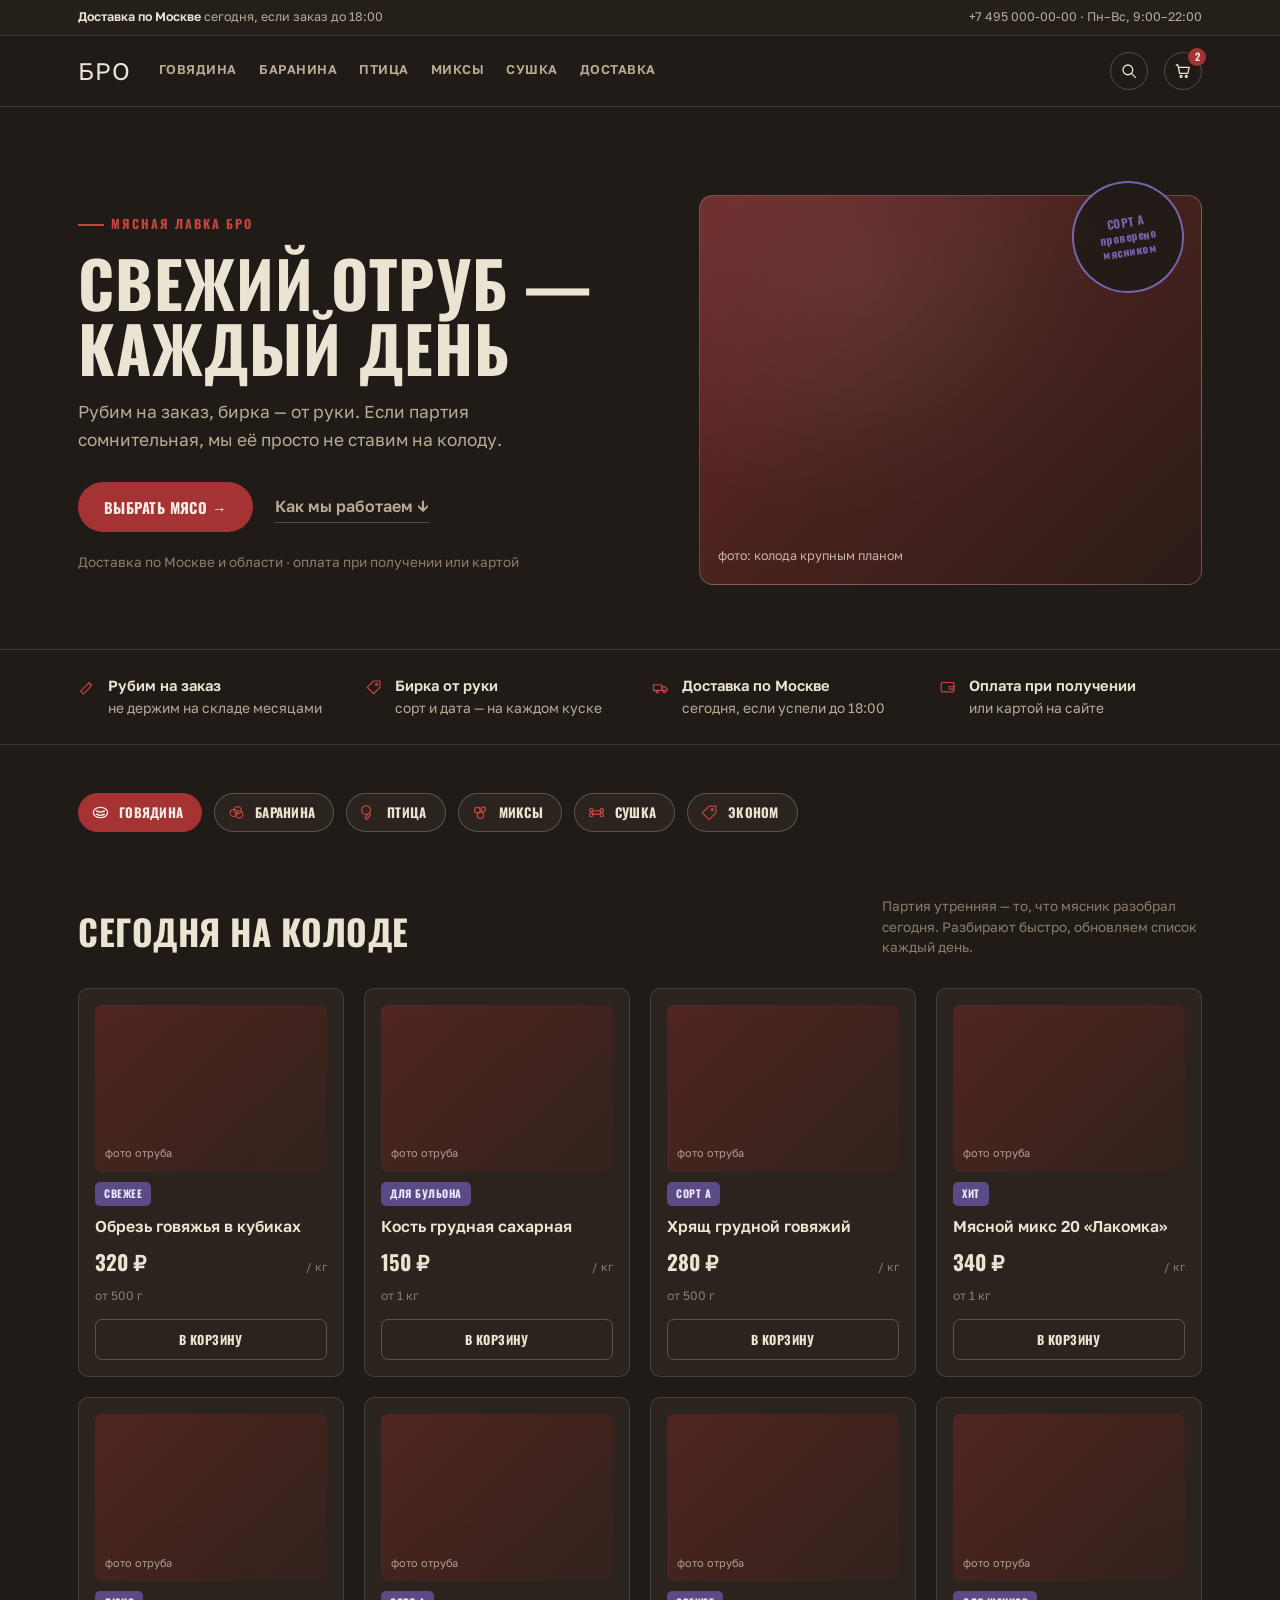
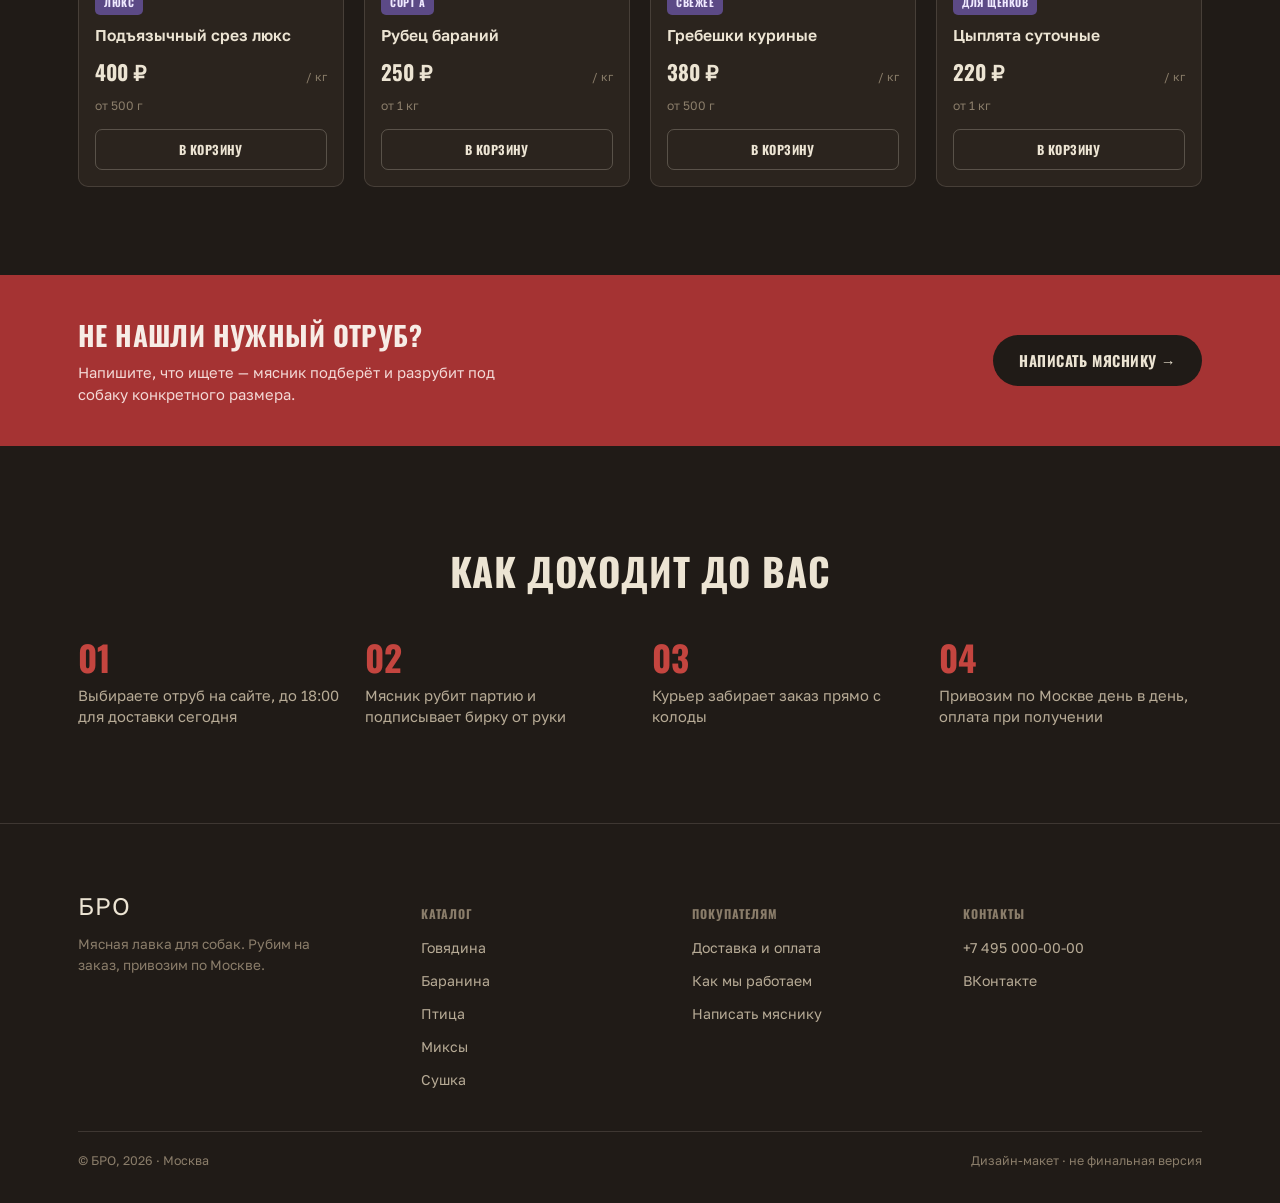
==== index.html @ 6f750cb4 "Мясная лавка — концепт сайта" ====
<!doctype html>
<html lang="ru">
<meta name="viewport" content="width=device-width, initial-scale=1, viewport-fit=cover">
<meta charset="UTF-8">
<title>БРО — мясная лавка</title>
<style>
@font-face{
  font-family:'Golos Text';
  font-style:normal;
  font-weight:400;
  font-display:swap;
  src:url([data-uri]) format('woff2');
  unicode-range:U+0301, U+0400-045F, U+0490-0491, U+04B0-04B1, U+2116;
}
@font-face{
  font-family:'Golos Text';
  font-style:normal;
  font-weight:400;
  font-display:swap;
  src:url([data-uri]) format('woff2');
  unicode-range:U+0000-00FF, U+0131, U+0152-0153, U+02BB-02BC, U+02C6, U+02DA, U+02DC, U+0304, U+0308, U+0329, U+2000-206F, U+20AC, U+2122, U+2191, U+2193, U+2212, U+2215, U+FEFF, U+FFFD;
}
@font-face{
  font-family:'Golos Text';
  font-style:normal;
  font-weight:600;
  font-display:swap;
  src:url([data-uri]) format('woff2');
  unicode-range:U+0301, U+0400-045F, U+0490-0491, U+04B0-04B1, U+2116;
}
@font-face{
  font-family:'Golos Text';
  font-style:normal;
  font-weight:600;
  font-display:swap;
  src:url([data-uri]) format('woff2');
  unicode-range:U+0000-00FF, U+0131, U+0152-0153, U+02BB-02BC, U+02C6, U+02DA, U+02DC, U+0304, U+0308, U+0329, U+2000-206F, U+20AC, U+2122, U+2191, U+2193, U+2212, U+2215, U+FEFF, U+FFFD;
}
@font-face{
  font-family:'Oswald';
  font-style:normal;
  font-weight:500;
  font-display:swap;
  src:url([data-uri]) format('woff2');
  unicode-range:U+0301, U+0400-045F, U+0490-0491, U+04B0-04B1, U+2116;
}
@font-face{
  font-family:'Oswald';
  font-style:normal;
  font-weight:500;
  font-display:swap;
  src:url([data-uri]) format('woff2');
  unicode-range:U+0000-00FF, U+0131, U+0152-0153, U+02BB-02BC, U+02C6, U+02DA, U+02DC, U+0304, U+0308, U+0329, U+2000-206F, U+20AC, U+2122, U+2191, U+2193, U+2212, U+2215, U+FEFF, U+FFFD;
}
@font-face{
  font-family:'Oswald';
  font-style:normal;
  font-weight:700;
  font-display:swap;
  src:url([data-uri]) format('woff2');
  unicode-range:U+0301, U+0400-045F, U+0490-0491, U+04B0-04B1, U+2116;
}
@font-face{
  font-family:'Oswald';
  font-style:normal;
  font-weight:700;
  font-display:swap;
  src:url([data-uri]) format('woff2');
  unicode-range:U+0000-00FF, U+0131, U+0152-0153, U+02BB-02BC, U+02C6, U+02DA, U+02DC, U+0304, U+0308, U+0329, U+2000-206F, U+20AC, U+2122, U+2191, U+2193, U+2212, U+2215, U+FEFF, U+FFFD;
}

:root{
  --bg:#201b17;
  --surface:#2b241e;
  --surface-2:#251f1a;
  --ink:#ece4d3;
  --ink-soft:#b7ab96;
  --ink-faint:#8a7d6a;
  --stamp:#5c4a86;
  --stamp-bright:#7a63ad;
  --blood:#a53333;
  --blood-bright:#c4453f;
  --line:rgba(236,228,211,.14);
  --line-strong:rgba(236,228,211,.24);
  --wrap:1220px;
  --radius:10px;
}
*{box-sizing:border-box;}
@media (prefers-reduced-motion: no-preference){
  html{scroll-behavior:smooth;}
  .btn, .cat-chip, .product-card, .nav a{transition:transform .15s ease, border-color .15s ease, background-color .15s ease;}
}
body{
  margin:0;
  background:var(--bg);
  color:var(--ink);
  font-family:'Golos Text',Tahoma,sans-serif;
  -webkit-font-smoothing:antialiased;
  line-height:1.5;
}
a{color:inherit; text-decoration:none;}
a:focus-visible, button:focus-visible{outline:2px solid var(--stamp-bright); outline-offset:3px;}
img{max-width:100%; display:block;}
h1,h2,h3{
  font-family:'Oswald',sans-serif;
  text-transform:uppercase;
  letter-spacing:.015em;
  text-wrap:balance;
  margin:0;
  font-weight:700;
}
p{margin:0;}
.wrap{max-width:var(--wrap); margin:0 auto; padding:0 clamp(18px,4vw,48px);}
.icon{width:18px; height:18px; flex:none;}

/* ---------- utility bar ---------- */
.utility-bar{
  background:var(--surface-2);
  border-bottom:1px solid var(--line);
  font-size:.78rem;
  color:var(--ink-soft);
}
.utility-bar .wrap{
  display:flex; justify-content:space-between; align-items:center;
  padding:8px clamp(18px,4vw,48px);
  gap:12px; flex-wrap:wrap;
}
.utility-bar b{color:var(--ink); font-weight:600;}

/* ---------- main header ---------- */
.site-header{position:sticky; top:0; z-index:40; background:var(--bg); border-bottom:1px solid var(--line);}
.main-bar .wrap{
  display:flex; align-items:center; gap:28px;
  padding:16px clamp(18px,4vw,48px);
}
.logo{font-size:1.5rem; letter-spacing:.04em; white-space:nowrap;}
.main-nav{display:flex; gap:22px; flex-wrap:wrap; flex:1; font-size:.8rem; font-weight:600; text-transform:uppercase; letter-spacing:.04em;}
.main-nav a{color:var(--ink-soft); padding:4px 0; border-bottom:2px solid transparent;}
.main-nav a:hover{color:var(--ink); border-color:var(--blood);}
.header-actions{display:flex; align-items:center; gap:16px;}
.icon-btn{
  display:flex; align-items:center; justify-content:center;
  width:38px; height:38px; border-radius:50%;
  border:1px solid var(--line-strong); background:transparent; color:var(--ink);
  cursor:pointer; position:relative;
}
.icon-btn:hover{border-color:var(--blood);}
.cart-badge{
  position:absolute; top:-5px; right:-5px;
  background:var(--blood); color:var(--ink);
  font-family:'Oswald',sans-serif; font-size:.65rem; font-weight:700;
  width:18px; height:18px; border-radius:50%; display:flex; align-items:center; justify-content:center;
}

/* ---------- hero ---------- */
.hero{padding:clamp(48px,8vw,88px) 0 clamp(40px,6vw,64px); border-bottom:1px solid var(--line);}
.hero-grid{display:grid; grid-template-columns:1.05fr .95fr; gap:clamp(32px,5vw,64px); align-items:center;}
@media (max-width:860px){.hero-grid{grid-template-columns:1fr;}}
.eyebrow{
  display:inline-flex; align-items:center; gap:.6em;
  font-family:'Oswald',sans-serif; font-size:.78rem; font-weight:600; letter-spacing:.16em; text-transform:uppercase;
  color:var(--blood-bright); margin-bottom:16px;
}
.eyebrow::before{content:""; width:26px; height:2px; background:var(--blood-bright);}
.hero h1{font-size:clamp(2.3rem,5vw,4rem); line-height:1.02;}
.hero-lede{margin-top:18px; max-width:46ch; color:var(--ink-soft); font-size:1.08rem; line-height:1.6;}
.hero-actions{display:flex; align-items:center; gap:22px; margin-top:28px; flex-wrap:wrap;}
.btn{
  display:inline-flex; align-items:center; gap:8px;
  font-family:'Oswald',sans-serif; font-weight:600; font-size:.92rem; letter-spacing:.03em; text-transform:uppercase;
  padding:14px 26px; border-radius:999px; border:none; cursor:pointer;
}
.btn-primary{background:var(--blood); color:#f7ece6;}
.btn-primary:hover{background:var(--blood-bright); transform:translateY(-1px);}
.btn-ghost{color:var(--ink-soft); font-weight:600; border-bottom:1px solid var(--line-strong); padding:4px 0; border-radius:0;}
.btn-ghost:hover{color:var(--ink); border-color:var(--ink-soft);}
.hero-meta{margin-top:20px; font-size:.85rem; color:var(--ink-faint);}

.hero-visual{position:relative;}
.hero-photo{
  aspect-ratio:4/3.1; border-radius:14px; overflow:hidden;
  background:
    radial-gradient(ellipse at 30% 20%, rgba(255,255,255,.07), transparent 55%),
    linear-gradient(135deg,#6e2a2a 0%, #4a221f 45%, #2c1b17 100%);
  display:flex; align-items:flex-end; padding:18px;
  border:1px solid var(--line-strong);
}
.hero-photo span{font-family:'Golos Text',sans-serif; font-size:.78rem; color:#e8d9cf; opacity:.8;}
.stamp-badge{
  position:absolute; top:-14px; right:18px;
  width:112px; height:112px; border-radius:50%;
  border:2.5px solid var(--stamp-bright); color:var(--stamp-bright);
  display:flex; align-items:center; justify-content:center; text-align:center;
  transform:rotate(-9deg);
  font-family:'Oswald',sans-serif; font-weight:700; font-size:.72rem; letter-spacing:.05em; line-height:1.3;
  background:rgba(32,27,23,.9);
}

/* ---------- trust strip ---------- */
.trust{padding:26px 0; border-bottom:1px solid var(--line);}
.trust-grid{display:grid; grid-template-columns:repeat(4,1fr); gap:24px;}
@media (max-width:760px){.trust-grid{grid-template-columns:repeat(2,1fr);}}
.trust-item{display:flex; gap:12px; align-items:flex-start;}
.trust-item .icon{color:var(--blood-bright); margin-top:2px;}
.trust-item p{font-size:.86rem; color:var(--ink-soft); line-height:1.4;}
.trust-item b{display:block; color:var(--ink); font-size:.92rem; margin-bottom:2px; font-weight:600;}

/* ---------- category rail ---------- */
.cat-rail{padding:clamp(32px,5vw,48px) 0 8px;}
.cat-scroll{display:flex; gap:12px; flex-wrap:wrap;}
.cat-chip{
  display:inline-flex; align-items:center; gap:9px;
  padding:9px 18px 9px 12px; border-radius:999px; border:1px solid var(--line-strong);
  background:var(--surface); font-family:'Oswald',sans-serif; font-size:.82rem; font-weight:600; letter-spacing:.02em; text-transform:uppercase;
}
.cat-chip svg{width:19px; height:19px; color:var(--blood-bright);}
.cat-chip:hover{border-color:var(--blood-bright);}
.cat-chip.is-active{background:var(--blood); border-color:var(--blood); color:#f7ece6;}
.cat-chip.is-active svg{color:#f7ece6;}

/* ---------- product grid ---------- */
.catalog{padding:clamp(32px,5vw,56px) 0 clamp(56px,8vw,88px);}
.section-head{display:flex; justify-content:space-between; align-items:flex-end; gap:20px; margin-bottom:30px; flex-wrap:wrap;}
.section-head h2{font-size:clamp(1.6rem,3vw,2.2rem);}
.section-head .note{font-size:.85rem; color:var(--ink-faint); max-width:40ch;}
.product-grid{display:grid; grid-template-columns:repeat(4,1fr); gap:20px;}
@media (max-width:980px){.product-grid{grid-template-columns:repeat(2,1fr);}}
@media (max-width:540px){.product-grid{grid-template-columns:1fr;}}
.product-card{
  background:var(--surface); border:1px solid var(--line); border-radius:var(--radius);
  padding:16px; display:flex; flex-direction:column; gap:10px;
}
.product-card:hover{border-color:var(--line-strong); transform:translateY(-2px);}
.product-photo{
  aspect-ratio:1/.72; border-radius:7px;
  background:linear-gradient(135deg,#5f2622,#33201c);
  display:flex; align-items:flex-end; padding:10px;
  font-size:.68rem; color:#d9c6b8; opacity:.75;
}
.product-tag{
  align-self:flex-start; font-family:'Oswald',sans-serif; font-size:.66rem; font-weight:700; letter-spacing:.05em; text-transform:uppercase;
  padding:4px 9px; border-radius:5px; background:var(--stamp); color:#efe9ff;
}
.product-card h3{font-family:'Golos Text',sans-serif; text-transform:none; font-weight:700; font-size:.98rem; line-height:1.3; letter-spacing:0;}
.product-row{display:flex; justify-content:space-between; align-items:baseline; margin-top:auto;}
.product-price{font-family:'Oswald',sans-serif; font-weight:700; font-size:1.3rem;}
.product-unit{font-size:.72rem; color:var(--ink-faint);}
.product-weight{font-size:.76rem; color:var(--ink-faint);}
.add-btn{
  margin-top:4px; width:100%; padding:10px; border-radius:7px; border:1px solid var(--line-strong);
  background:transparent; color:var(--ink); font-family:'Oswald',sans-serif; font-size:.78rem; font-weight:600; letter-spacing:.03em; text-transform:uppercase;
  cursor:pointer;
}
.add-btn:hover{background:var(--blood); border-color:var(--blood); color:#f7ece6;}

/* ---------- custom order band ---------- */
.order-band{
  background:var(--blood); color:#f7ece6;
  padding:clamp(28px,5vw,40px) 0;
}
.order-band .wrap{display:flex; justify-content:space-between; align-items:center; gap:20px; flex-wrap:wrap;}
.order-band h2{font-size:clamp(1.3rem,2.4vw,1.7rem);}
.order-band p{margin-top:6px; color:#f3d9d6; font-size:.92rem; max-width:48ch;}
.order-band .btn-primary{background:#201b17; color:#ece4d3;}
.order-band .btn-primary:hover{background:#140f0c;}

/* ---------- how it works ---------- */
.steps-section{padding:clamp(56px,8vw,96px) 0; border-bottom:1px solid var(--line);}
.steps-section h2{font-size:clamp(1.7rem,3.2vw,2.4rem); margin-bottom:40px; text-align:center;}
.steps-row{display:grid; grid-template-columns:repeat(4,1fr); gap:24px;}
@media (max-width:860px){.steps-row{grid-template-columns:repeat(2,1fr);}}
.step{text-align:left;}
.step .n{font-family:'Oswald',sans-serif; font-size:2.2rem; font-weight:700; color:var(--blood-bright); line-height:1;}
.step p{margin-top:10px; font-size:.92rem; color:var(--ink-soft); line-height:1.45;}

/* ---------- footer ---------- */
footer{padding:clamp(40px,6vw,64px) 0 32px;}
.footer-grid{display:grid; grid-template-columns:1.3fr repeat(3,1fr); gap:32px;}
@media (max-width:760px){.footer-grid{grid-template-columns:repeat(2,1fr);}}
.footer-brand .logo{display:block; margin-bottom:10px;}
.footer-brand p{color:var(--ink-faint); font-size:.85rem; max-width:32ch;}
.footer-col h4{font-family:'Oswald',sans-serif; font-size:.76rem; letter-spacing:.08em; text-transform:uppercase; color:var(--ink-faint); margin-bottom:12px; font-weight:600;}
.footer-col ul{list-style:none; margin:0; padding:0; display:flex; flex-direction:column; gap:9px;}
.footer-col a{color:var(--ink-soft); font-size:.88rem;}
.footer-col a:hover{color:var(--ink);}
.footer-bottom{
  margin-top:40px; padding-top:20px; border-top:1px solid var(--line);
  font-size:.78rem; color:var(--ink-faint);
  display:flex; justify-content:space-between; flex-wrap:wrap; gap:10px;
}
</style>

<svg width="0" height="0" style="position:absolute" aria-hidden="true">
  <defs>
    <symbol id="i-beef" viewBox="0 0 24 24" fill="none" stroke="currentColor" stroke-width="1.6" stroke-linecap="round">
      <ellipse cx="12" cy="12" rx="9" ry="6.5"/><path d="M7 10q5 3 10 0M7 14q5 3 10 0"/>
    </symbol>
    <symbol id="i-lamb" viewBox="0 0 24 24" fill="none" stroke="currentColor" stroke-width="1.6" stroke-linecap="round" stroke-linejoin="round">
      <circle cx="8.5" cy="12.5" r="4.5"/><circle cx="13.5" cy="9" r="4.5"/><circle cx="15.5" cy="14.5" r="4.5"/>
    </symbol>
    <symbol id="i-poultry" viewBox="0 0 24 24" fill="none" stroke="currentColor" stroke-width="1.6" stroke-linecap="round">
      <circle cx="9" cy="9" r="5.5"/><rect x="12.3" y="12.3" width="3.2" height="8.6" rx="1.6" transform="rotate(35 12.3 12.3)"/>
    </symbol>
    <symbol id="i-mix" viewBox="0 0 24 24" fill="none" stroke="currentColor" stroke-width="1.6" stroke-linecap="round">
      <circle cx="8" cy="9" r="3.6"/><circle cx="15.5" cy="8" r="2.8"/><circle cx="12" cy="15.5" r="4"/>
    </symbol>
    <symbol id="i-treats" viewBox="0 0 24 24" fill="none" stroke="currentColor" stroke-width="1.6" stroke-linecap="round" stroke-linejoin="round">
      <rect x="6.5" y="9.8" width="11" height="4.4" rx="2.2"/><circle cx="5.3" cy="9" r="2.1"/><circle cx="5.3" cy="15" r="2.1"/><circle cx="18.7" cy="9" r="2.1"/><circle cx="18.7" cy="15" r="2.1"/>
    </symbol>
    <symbol id="i-tag" viewBox="0 0 24 24" fill="none" stroke="currentColor" stroke-width="1.6" stroke-linecap="round" stroke-linejoin="round">
      <path d="M3 12.5L11.5 4H20v8.5L11.5 21z"/><circle cx="15.5" cy="8.5" r="1.3"/>
    </symbol>
    <symbol id="i-search" viewBox="0 0 24 24" fill="none" stroke="currentColor" stroke-width="1.7" stroke-linecap="round">
      <circle cx="10.5" cy="10.5" r="6.5"/><line x1="15.5" y1="15.5" x2="20.5" y2="20.5"/>
    </symbol>
    <symbol id="i-cart" viewBox="0 0 24 24" fill="none" stroke="currentColor" stroke-width="1.7" stroke-linecap="round" stroke-linejoin="round">
      <path d="M3 4h2.2l2.3 11.2h10.8l2-8H6.8"/><circle cx="9.4" cy="19.2" r="1.3"/><circle cx="16.4" cy="19.2" r="1.3"/>
    </symbol>
    <symbol id="i-knife" viewBox="0 0 24 24" fill="none" stroke="currentColor" stroke-width="1.6" stroke-linecap="round" stroke-linejoin="round">
      <path d="M3.5 17.5l9.6-9.6a2.6 2.6 0 013.7 3.7l-9.6 9.6z"/><line x1="14" y1="6.2" x2="17.8" y2="10"/>
    </symbol>
    <symbol id="i-truck" viewBox="0 0 24 24" fill="none" stroke="currentColor" stroke-width="1.6" stroke-linecap="round" stroke-linejoin="round">
      <rect x="2" y="9" width="11" height="7.5"/><path d="M13 11.5h4l3.2 3v2h-7.2z"/><circle cx="7" cy="18.3" r="1.6"/><circle cx="16.8" cy="18.3" r="1.6"/>
    </symbol>
    <symbol id="i-wallet" viewBox="0 0 24 24" fill="none" stroke="currentColor" stroke-width="1.6" stroke-linecap="round" stroke-linejoin="round">
      <rect x="3" y="6" width="17" height="12.5" rx="2"/><path d="M15.5 11.3h4v3.9h-4a1.95 1.95 0 010-3.9z"/>
    </symbol>
  </defs>
</svg>

<header class="site-header">
  <div class="utility-bar"><div class="wrap">
    <span><b>Доставка по Москве</b> сегодня, если заказ до 18:00</span>
    <span>+7 495 000-00-00 · Пн–Вс, 9:00–22:00</span>
  </div></div>
  <div class="main-bar"><div class="wrap">
    <a class="logo" href="#">БРО</a>
    <nav class="main-nav">
      <a href="#catalog">Говядина</a>
      <a href="#catalog">Баранина</a>
      <a href="#catalog">Птица</a>
      <a href="#catalog">Миксы</a>
      <a href="#catalog">Сушка</a>
      <a href="#steps">Доставка</a>
    </nav>
    <div class="header-actions">
      <button class="icon-btn" aria-label="Поиск"><svg class="icon"><use href="#i-search"/></svg></button>
      <button class="icon-btn" aria-label="Корзина">
        <svg class="icon"><use href="#i-cart"/></svg>
        <span class="cart-badge">2</span>
      </button>
    </div>
  </div></div>
</header>

<section class="hero">
  <div class="wrap hero-grid">
    <div class="hero-copy">
      <div class="eyebrow">Мясная лавка БРО</div>
      <h1>Свежий отруб —<br>каждый день</h1>
      <p class="hero-lede">Рубим на заказ, бирка — от руки. Если партия сомнительная, мы её просто не ставим на колоду.</p>
      <div class="hero-actions">
        <a class="btn btn-primary" href="#catalog">Выбрать мясо →</a>
        <a class="btn-ghost" href="#steps">Как мы работаем ↓</a>
      </div>
      <p class="hero-meta">Доставка по Москве и области · оплата при получении или картой</p>
    </div>
    <div class="hero-visual">
      <div class="hero-photo"><span>фото: колода крупным планом</span></div>
      <div class="stamp-badge">СОРТ А<br>проверено<br>мясником</div>
    </div>
  </div>
</section>

<section class="trust">
  <div class="wrap trust-grid">
    <div class="trust-item"><svg class="icon"><use href="#i-knife"/></svg><p><b>Рубим на заказ</b>не держим на складе месяцами</p></div>
    <div class="trust-item"><svg class="icon"><use href="#i-tag"/></svg><p><b>Бирка от руки</b>сорт и дата — на каждом куске</p></div>
    <div class="trust-item"><svg class="icon"><use href="#i-truck"/></svg><p><b>Доставка по Москве</b>сегодня, если успели до 18:00</p></div>
    <div class="trust-item"><svg class="icon"><use href="#i-wallet"/></svg><p><b>Оплата при получении</b>или картой на сайте</p></div>
  </div>
</section>

<section class="cat-rail">
  <div class="wrap">
    <div class="cat-scroll">
      <span class="cat-chip is-active"><svg><use href="#i-beef"/></svg>Говядина</span>
      <span class="cat-chip"><svg><use href="#i-lamb"/></svg>Баранина</span>
      <span class="cat-chip"><svg><use href="#i-poultry"/></svg>Птица</span>
      <span class="cat-chip"><svg><use href="#i-mix"/></svg>Миксы</span>
      <span class="cat-chip"><svg><use href="#i-treats"/></svg>Сушка</span>
      <span class="cat-chip"><svg><use href="#i-tag"/></svg>Эконом</span>
    </div>
  </div>
</section>

<section class="catalog" id="catalog">
  <div class="wrap">
    <div class="section-head">
      <h2>Сегодня на колоде</h2>
      <p class="note">Партия утренняя — то, что мясник разобрал сегодня. Разбирают быстро, обновляем список каждый день.</p>
    </div>
    <div class="product-grid">
      <div class="product-card">
        <div class="product-photo">фото отруба</div>
        <span class="product-tag">Свежее</span>
        <h3>Обрезь говяжья в кубиках</h3>
        <div class="product-row"><span class="product-price">320 ₽</span><span class="product-unit">/ кг</span></div>
        <span class="product-weight">от 500 г</span>
        <button class="add-btn">В корзину</button>
      </div>
      <div class="product-card">
        <div class="product-photo">фото отруба</div>
        <span class="product-tag">Для бульона</span>
        <h3>Кость грудная сахарная</h3>
        <div class="product-row"><span class="product-price">150 ₽</span><span class="product-unit">/ кг</span></div>
        <span class="product-weight">от 1 кг</span>
        <button class="add-btn">В корзину</button>
      </div>
      <div class="product-card">
        <div class="product-photo">фото отруба</div>
        <span class="product-tag">Сорт А</span>
        <h3>Хрящ грудной говяжий</h3>
        <div class="product-row"><span class="product-price">280 ₽</span><span class="product-unit">/ кг</span></div>
        <span class="product-weight">от 500 г</span>
        <button class="add-btn">В корзину</button>
      </div>
      <div class="product-card">
        <div class="product-photo">фото отруба</div>
        <span class="product-tag">Хит</span>
        <h3>Мясной микс 20 «Лакомка»</h3>
        <div class="product-row"><span class="product-price">340 ₽</span><span class="product-unit">/ кг</span></div>
        <span class="product-weight">от 1 кг</span>
        <button class="add-btn">В корзину</button>
      </div>
      <div class="product-card">
        <div class="product-photo">фото отруба</div>
        <span class="product-tag">Люкс</span>
        <h3>Подъязычный срез люкс</h3>
        <div class="product-row"><span class="product-price">400 ₽</span><span class="product-unit">/ кг</span></div>
        <span class="product-weight">от 500 г</span>
        <button class="add-btn">В корзину</button>
      </div>
      <div class="product-card">
        <div class="product-photo">фото отруба</div>
        <span class="product-tag">Сорт А</span>
        <h3>Рубец бараний</h3>
        <div class="product-row"><span class="product-price">250 ₽</span><span class="product-unit">/ кг</span></div>
        <span class="product-weight">от 1 кг</span>
        <button class="add-btn">В корзину</button>
      </div>
      <div class="product-card">
        <div class="product-photo">фото отруба</div>
        <span class="product-tag">Свежее</span>
        <h3>Гребешки куриные</h3>
        <div class="product-row"><span class="product-price">380 ₽</span><span class="product-unit">/ кг</span></div>
        <span class="product-weight">от 500 г</span>
        <button class="add-btn">В корзину</button>
      </div>
      <div class="product-card">
        <div class="product-photo">фото отруба</div>
        <span class="product-tag">Для щенков</span>
        <h3>Цыплята суточные</h3>
        <div class="product-row"><span class="product-price">220 ₽</span><span class="product-unit">/ кг</span></div>
        <span class="product-weight">от 1 кг</span>
        <button class="add-btn">В корзину</button>
      </div>
    </div>
  </div>
</section>

<section class="order-band">
  <div class="wrap">
    <div>
      <h2>Не нашли нужный отруб?</h2>
      <p>Напишите, что ищете — мясник подберёт и разрубит под собаку конкретного размера.</p>
    </div>
    <a class="btn btn-primary" href="#">Написать мяснику →</a>
  </div>
</section>

<section class="steps-section" id="steps">
  <div class="wrap">
    <h2>Как доходит до вас</h2>
    <div class="steps-row">
      <div class="step"><div class="n">01</div><p>Выбираете отруб на сайте, до 18:00 для доставки сегодня</p></div>
      <div class="step"><div class="n">02</div><p>Мясник рубит партию и подписывает бирку от руки</p></div>
      <div class="step"><div class="n">03</div><p>Курьер забирает заказ прямо с колоды</p></div>
      <div class="step"><div class="n">04</div><p>Привозим по Москве день в день, оплата при получении</p></div>
    </div>
  </div>
</section>

<footer>
  <div class="wrap">
    <div class="footer-grid">
      <div class="footer-brand">
        <a class="logo" href="#">БРО</a>
        <p>Мясная лавка для собак. Рубим на заказ, привозим по Москве.</p>
      </div>
      <div class="footer-col">
        <h4>Каталог</h4>
        <ul><li><a href="#">Говядина</a></li><li><a href="#">Баранина</a></li><li><a href="#">Птица</a></li><li><a href="#">Миксы</a></li><li><a href="#">Сушка</a></li></ul>
      </div>
      <div class="footer-col">
        <h4>Покупателям</h4>
        <ul><li><a href="#">Доставка и оплата</a></li><li><a href="#">Как мы работаем</a></li><li><a href="#">Написать мяснику</a></li></ul>
      </div>
      <div class="footer-col">
        <h4>Контакты</h4>
        <ul><li><a href="#">+7 495 000-00-00</a></li><li><a href="#">ВКонтакте</a></li></ul>
      </div>
    </div>
    <div class="footer-bottom">
      <span>© БРО, 2026 · Москва</span>
      <span>Дизайн-макет · не финальная версия</span>
    </div>
  </div>
</footer>
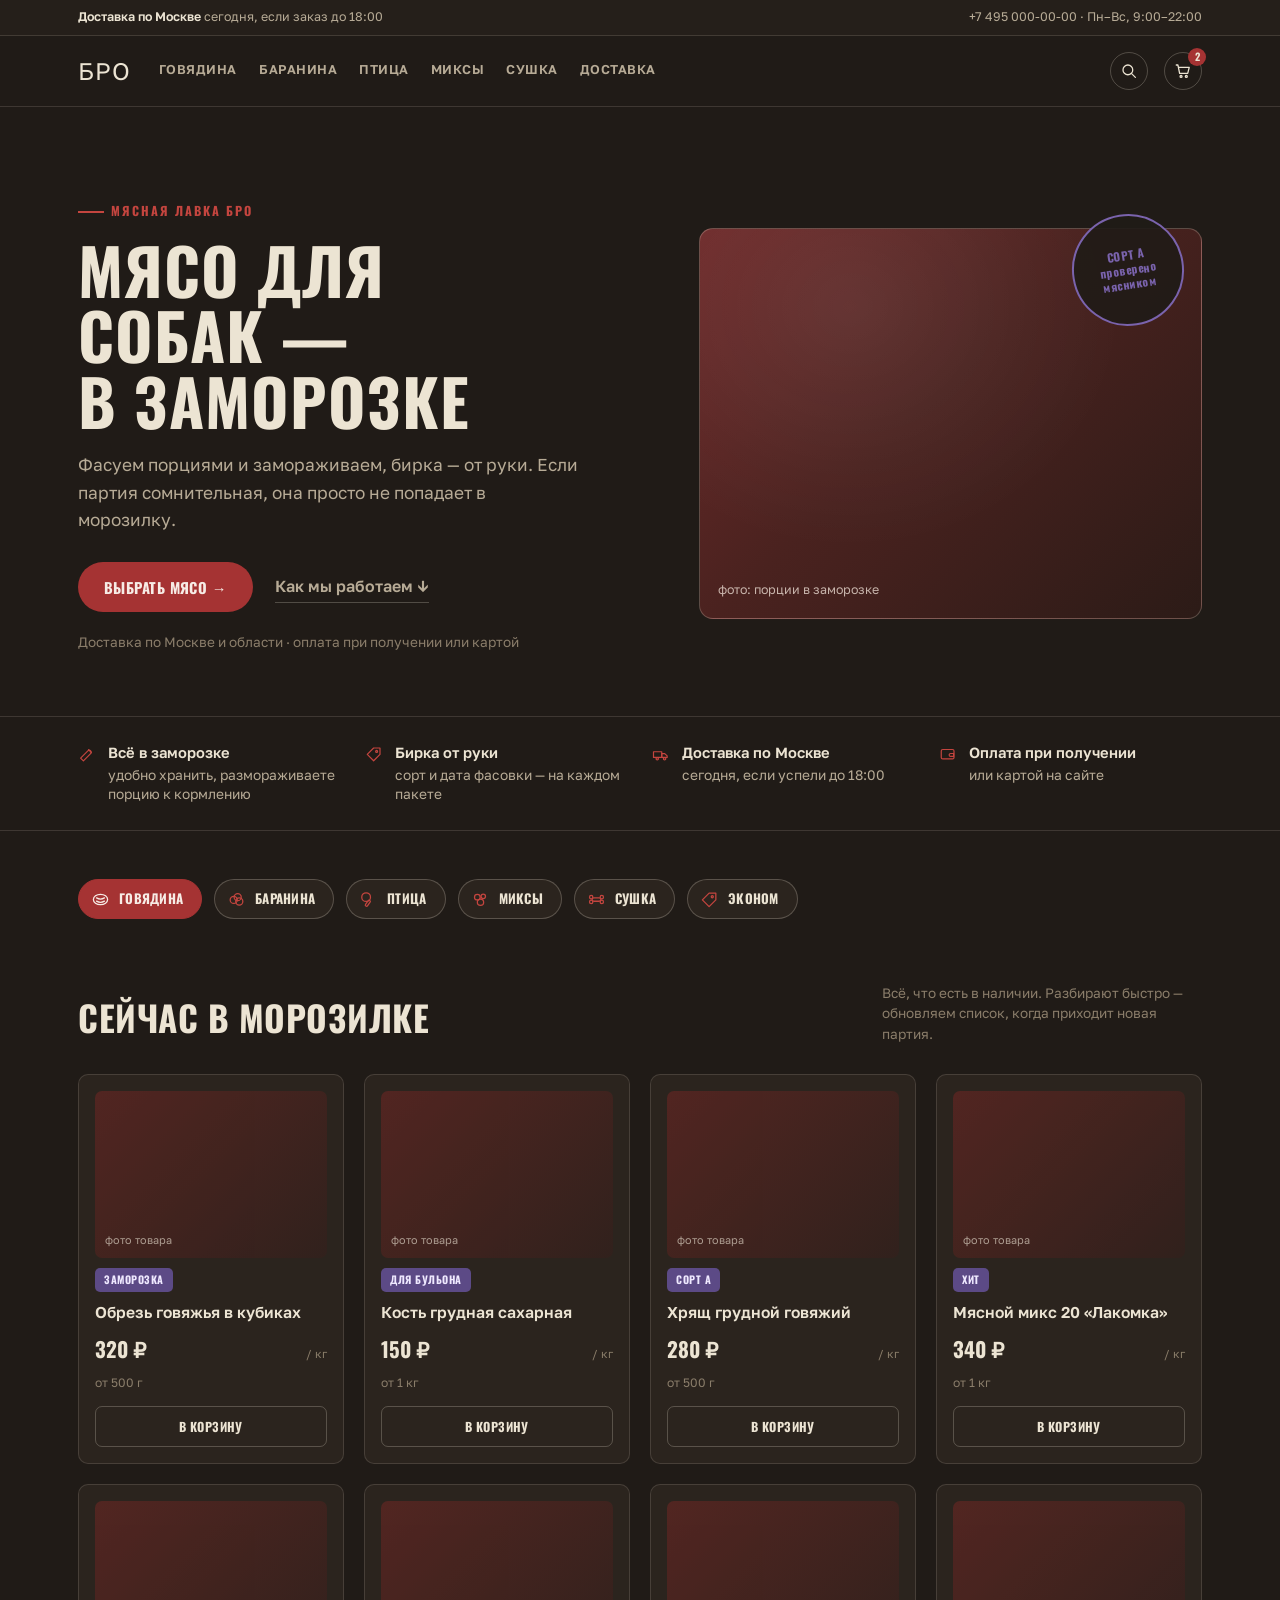
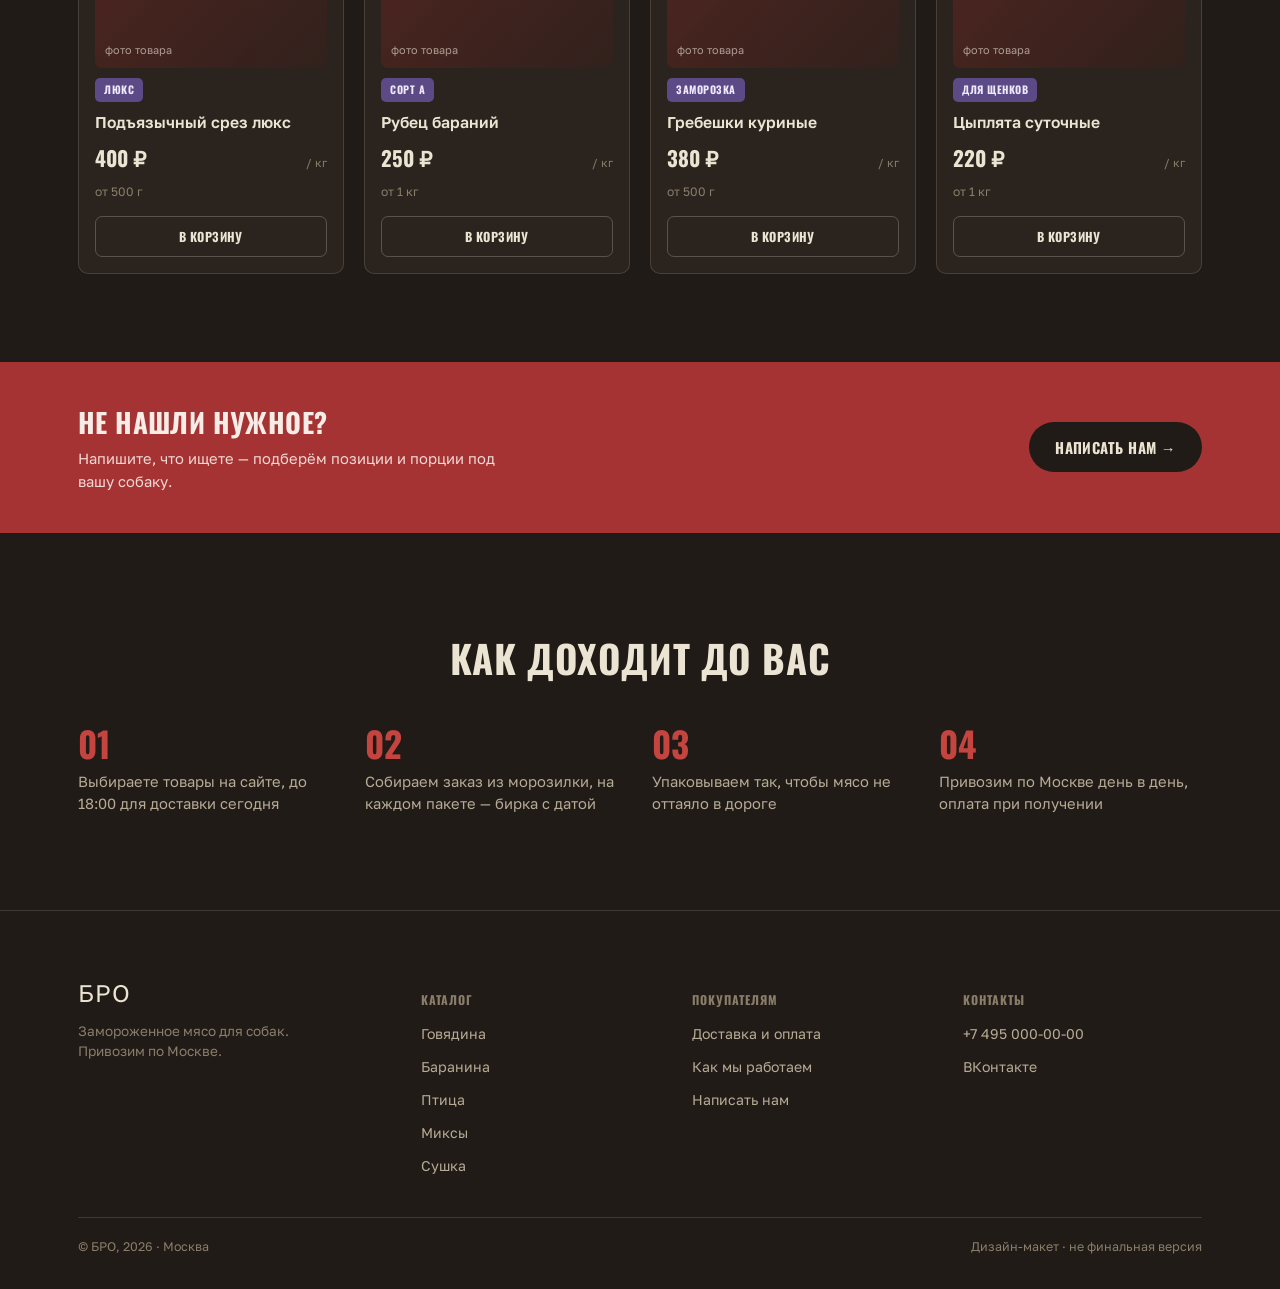
==== commit 1fa14ddc: "Тексты под заморозку вместо свежего отруба Co-Authored-By: Claude Opus 5.5 <noreply@anthropic.com>" ====
--- a/index.html
+++ b/index.html
@@ -113,7 +113,6 @@
 .wrap{max-width:var(--wrap); margin:0 auto; padding:0 clamp(18px,4vw,48px);}
 .icon{width:18px; height:18px; flex:none;}
 
-/* ---------- utility bar ---------- */
 .utility-bar{
   background:var(--surface-2);
   border-bottom:1px solid var(--line);
@@ -127,7 +126,6 @@
 }
 .utility-bar b{color:var(--ink); font-weight:600;}
 
-/* ---------- main header ---------- */
 .site-header{position:sticky; top:0; z-index:40; background:var(--bg); border-bottom:1px solid var(--line);}
 .main-bar .wrap{
   display:flex; align-items:center; gap:28px;
@@ -152,7 +150,6 @@
   width:18px; height:18px; border-radius:50%; display:flex; align-items:center; justify-content:center;
 }
 
-/* ---------- hero ---------- */
 .hero{padding:clamp(48px,8vw,88px) 0 clamp(40px,6vw,64px); border-bottom:1px solid var(--line);}
 .hero-grid{display:grid; grid-template-columns:1.05fr .95fr; gap:clamp(32px,5vw,64px); align-items:center;}
 @media (max-width:860px){.hero-grid{grid-template-columns:1fr;}}
@@ -196,7 +193,6 @@
   background:rgba(32,27,23,.9);
 }
 
-/* ---------- trust strip ---------- */
 .trust{padding:26px 0; border-bottom:1px solid var(--line);}
 .trust-grid{display:grid; grid-template-columns:repeat(4,1fr); gap:24px;}
 @media (max-width:760px){.trust-grid{grid-template-columns:repeat(2,1fr);}}
@@ -205,7 +201,6 @@
 .trust-item p{font-size:.86rem; color:var(--ink-soft); line-height:1.4;}
 .trust-item b{display:block; color:var(--ink); font-size:.92rem; margin-bottom:2px; font-weight:600;}
 
-/* ---------- category rail ---------- */
 .cat-rail{padding:clamp(32px,5vw,48px) 0 8px;}
 .cat-scroll{display:flex; gap:12px; flex-wrap:wrap;}
 .cat-chip{
@@ -218,7 +213,6 @@
 .cat-chip.is-active{background:var(--blood); border-color:var(--blood); color:#f7ece6;}
 .cat-chip.is-active svg{color:#f7ece6;}
 
-/* ---------- product grid ---------- */
 .catalog{padding:clamp(32px,5vw,56px) 0 clamp(56px,8vw,88px);}
 .section-head{display:flex; justify-content:space-between; align-items:flex-end; gap:20px; margin-bottom:30px; flex-wrap:wrap;}
 .section-head h2{font-size:clamp(1.6rem,3vw,2.2rem);}
@@ -253,7 +247,6 @@
 }
 .add-btn:hover{background:var(--blood); border-color:var(--blood); color:#f7ece6;}
 
-/* ---------- custom order band ---------- */
 .order-band{
   background:var(--blood); color:#f7ece6;
   padding:clamp(28px,5vw,40px) 0;
@@ -264,7 +257,6 @@
 .order-band .btn-primary{background:#201b17; color:#ece4d3;}
 .order-band .btn-primary:hover{background:#140f0c;}
 
-/* ---------- how it works ---------- */
 .steps-section{padding:clamp(56px,8vw,96px) 0; border-bottom:1px solid var(--line);}
 .steps-section h2{font-size:clamp(1.7rem,3.2vw,2.4rem); margin-bottom:40px; text-align:center;}
 .steps-row{display:grid; grid-template-columns:repeat(4,1fr); gap:24px;}
@@ -273,7 +265,6 @@
 .step .n{font-family:'Oswald',sans-serif; font-size:2.2rem; font-weight:700; color:var(--blood-bright); line-height:1;}
 .step p{margin-top:10px; font-size:.92rem; color:var(--ink-soft); line-height:1.45;}
 
-/* ---------- footer ---------- */
 footer{padding:clamp(40px,6vw,64px) 0 32px;}
 .footer-grid{display:grid; grid-template-columns:1.3fr repeat(3,1fr); gap:32px;}
 @media (max-width:760px){.footer-grid{grid-template-columns:repeat(2,1fr);}}
@@ -357,8 +348,8 @@
   <div class="wrap hero-grid">
     <div class="hero-copy">
       <div class="eyebrow">Мясная лавка БРО</div>
-      <h1>Свежий отруб —<br>каждый день</h1>
-      <p class="hero-lede">Рубим на заказ, бирка — от руки. Если партия сомнительная, мы её просто не ставим на колоду.</p>
+      <h1>Мясо для собак —<br>в заморозке</h1>
+      <p class="hero-lede">Фасуем порциями и замораживаем, бирка — от руки. Если партия сомнительная, она просто не попадает в морозилку.</p>
       <div class="hero-actions">
         <a class="btn btn-primary" href="#catalog">Выбрать мясо →</a>
         <a class="btn-ghost" href="#steps">Как мы работаем ↓</a>
@@ -366,7 +357,7 @@
       <p class="hero-meta">Доставка по Москве и области · оплата при получении или картой</p>
     </div>
     <div class="hero-visual">
-      <div class="hero-photo"><span>фото: колода крупным планом</span></div>
+      <div class="hero-photo"><span>фото: порции в заморозке</span></div>
       <div class="stamp-badge">СОРТ А<br>проверено<br>мясником</div>
     </div>
   </div>
@@ -374,8 +365,8 @@
 
 <section class="trust">
   <div class="wrap trust-grid">
-    <div class="trust-item"><svg class="icon"><use href="#i-knife"/></svg><p><b>Рубим на заказ</b>не держим на складе месяцами</p></div>
-    <div class="trust-item"><svg class="icon"><use href="#i-tag"/></svg><p><b>Бирка от руки</b>сорт и дата — на каждом куске</p></div>
+    <div class="trust-item"><svg class="icon"><use href="#i-knife"/></svg><p><b>Всё в заморозке</b>удобно хранить, размораживаете порцию к кормлению</p></div>
+    <div class="trust-item"><svg class="icon"><use href="#i-tag"/></svg><p><b>Бирка от руки</b>сорт и дата фасовки — на каждом пакете</p></div>
     <div class="trust-item"><svg class="icon"><use href="#i-truck"/></svg><p><b>Доставка по Москве</b>сегодня, если успели до 18:00</p></div>
     <div class="trust-item"><svg class="icon"><use href="#i-wallet"/></svg><p><b>Оплата при получении</b>или картой на сайте</p></div>
   </div>
@@ -397,20 +388,20 @@
 <section class="catalog" id="catalog">
   <div class="wrap">
     <div class="section-head">
-      <h2>Сегодня на колоде</h2>
-      <p class="note">Партия утренняя — то, что мясник разобрал сегодня. Разбирают быстро, обновляем список каждый день.</p>
+      <h2>Сейчас в морозилке</h2>
+      <p class="note">Всё, что есть в наличии. Разбирают быстро — обновляем список, когда приходит новая партия.</p>
     </div>
     <div class="product-grid">
       <div class="product-card">
-        <div class="product-photo">фото отруба</div>
-        <span class="product-tag">Свежее</span>
+        <div class="product-photo">фото товара</div>
+        <span class="product-tag">Заморозка</span>
         <h3>Обрезь говяжья в кубиках</h3>
         <div class="product-row"><span class="product-price">320 ₽</span><span class="product-unit">/ кг</span></div>
         <span class="product-weight">от 500 г</span>
         <button class="add-btn">В корзину</button>
       </div>
       <div class="product-card">
-        <div class="product-photo">фото отруба</div>
+        <div class="product-photo">фото товара</div>
         <span class="product-tag">Для бульона</span>
         <h3>Кость грудная сахарная</h3>
         <div class="product-row"><span class="product-price">150 ₽</span><span class="product-unit">/ кг</span></div>
@@ -418,7 +409,7 @@
         <button class="add-btn">В корзину</button>
       </div>
       <div class="product-card">
-        <div class="product-photo">фото отруба</div>
+        <div class="product-photo">фото товара</div>
         <span class="product-tag">Сорт А</span>
         <h3>Хрящ грудной говяжий</h3>
         <div class="product-row"><span class="product-price">280 ₽</span><span class="product-unit">/ кг</span></div>
@@ -426,7 +417,7 @@
         <button class="add-btn">В корзину</button>
       </div>
       <div class="product-card">
-        <div class="product-photo">фото отруба</div>
+        <div class="product-photo">фото товара</div>
         <span class="product-tag">Хит</span>
         <h3>Мясной микс 20 «Лакомка»</h3>
         <div class="product-row"><span class="product-price">340 ₽</span><span class="product-unit">/ кг</span></div>
@@ -434,7 +425,7 @@
         <button class="add-btn">В корзину</button>
       </div>
       <div class="product-card">
-        <div class="product-photo">фото отруба</div>
+        <div class="product-photo">фото товара</div>
         <span class="product-tag">Люкс</span>
         <h3>Подъязычный срез люкс</h3>
         <div class="product-row"><span class="product-price">400 ₽</span><span class="product-unit">/ кг</span></div>
@@ -442,7 +433,7 @@
         <button class="add-btn">В корзину</button>
       </div>
       <div class="product-card">
-        <div class="product-photo">фото отруба</div>
+        <div class="product-photo">фото товара</div>
         <span class="product-tag">Сорт А</span>
         <h3>Рубец бараний</h3>
         <div class="product-row"><span class="product-price">250 ₽</span><span class="product-unit">/ кг</span></div>
@@ -450,15 +441,15 @@
         <button class="add-btn">В корзину</button>
       </div>
       <div class="product-card">
-        <div class="product-photo">фото отруба</div>
-        <span class="product-tag">Свежее</span>
+        <div class="product-photo">фото товара</div>
+        <span class="product-tag">Заморозка</span>
         <h3>Гребешки куриные</h3>
         <div class="product-row"><span class="product-price">380 ₽</span><span class="product-unit">/ кг</span></div>
         <span class="product-weight">от 500 г</span>
         <button class="add-btn">В корзину</button>
       </div>
       <div class="product-card">
-        <div class="product-photo">фото отруба</div>
+        <div class="product-photo">фото товара</div>
         <span class="product-tag">Для щенков</span>
         <h3>Цыплята суточные</h3>
         <div class="product-row"><span class="product-price">220 ₽</span><span class="product-unit">/ кг</span></div>
@@ -472,10 +463,10 @@
 <section class="order-band">
   <div class="wrap">
     <div>
-      <h2>Не нашли нужный отруб?</h2>
-      <p>Напишите, что ищете — мясник подберёт и разрубит под собаку конкретного размера.</p>
-    </div>
-    <a class="btn btn-primary" href="#">Написать мяснику →</a>
+      <h2>Не нашли нужное?</h2>
+      <p>Напишите, что ищете — подберём позиции и порции под вашу собаку.</p>
+    </div>
+    <a class="btn btn-primary" href="#">Написать нам →</a>
   </div>
 </section>
 
@@ -483,9 +474,9 @@
   <div class="wrap">
     <h2>Как доходит до вас</h2>
     <div class="steps-row">
-      <div class="step"><div class="n">01</div><p>Выбираете отруб на сайте, до 18:00 для доставки сегодня</p></div>
-      <div class="step"><div class="n">02</div><p>Мясник рубит партию и подписывает бирку от руки</p></div>
-      <div class="step"><div class="n">03</div><p>Курьер забирает заказ прямо с колоды</p></div>
+      <div class="step"><div class="n">01</div><p>Выбираете товары на сайте, до 18:00 для доставки сегодня</p></div>
+      <div class="step"><div class="n">02</div><p>Собираем заказ из морозилки, на каждом пакете — бирка с датой</p></div>
+      <div class="step"><div class="n">03</div><p>Упаковываем так, чтобы мясо не оттаяло в дороге</p></div>
       <div class="step"><div class="n">04</div><p>Привозим по Москве день в день, оплата при получении</p></div>
     </div>
   </div>
@@ -496,7 +487,7 @@
     <div class="footer-grid">
       <div class="footer-brand">
         <a class="logo" href="#">БРО</a>
-        <p>Мясная лавка для собак. Рубим на заказ, привозим по Москве.</p>
+        <p>Замороженное мясо для собак. Привозим по Москве.</p>
       </div>
       <div class="footer-col">
         <h4>Каталог</h4>
@@ -504,7 +495,7 @@
       </div>
       <div class="footer-col">
         <h4>Покупателям</h4>
-        <ul><li><a href="#">Доставка и оплата</a></li><li><a href="#">Как мы работаем</a></li><li><a href="#">Написать мяснику</a></li></ul>
+        <ul><li><a href="#">Доставка и оплата</a></li><li><a href="#">Как мы работаем</a></li><li><a href="#">Написать нам</a></li></ul>
       </div>
       <div class="footer-col">
         <h4>Контакты</h4>
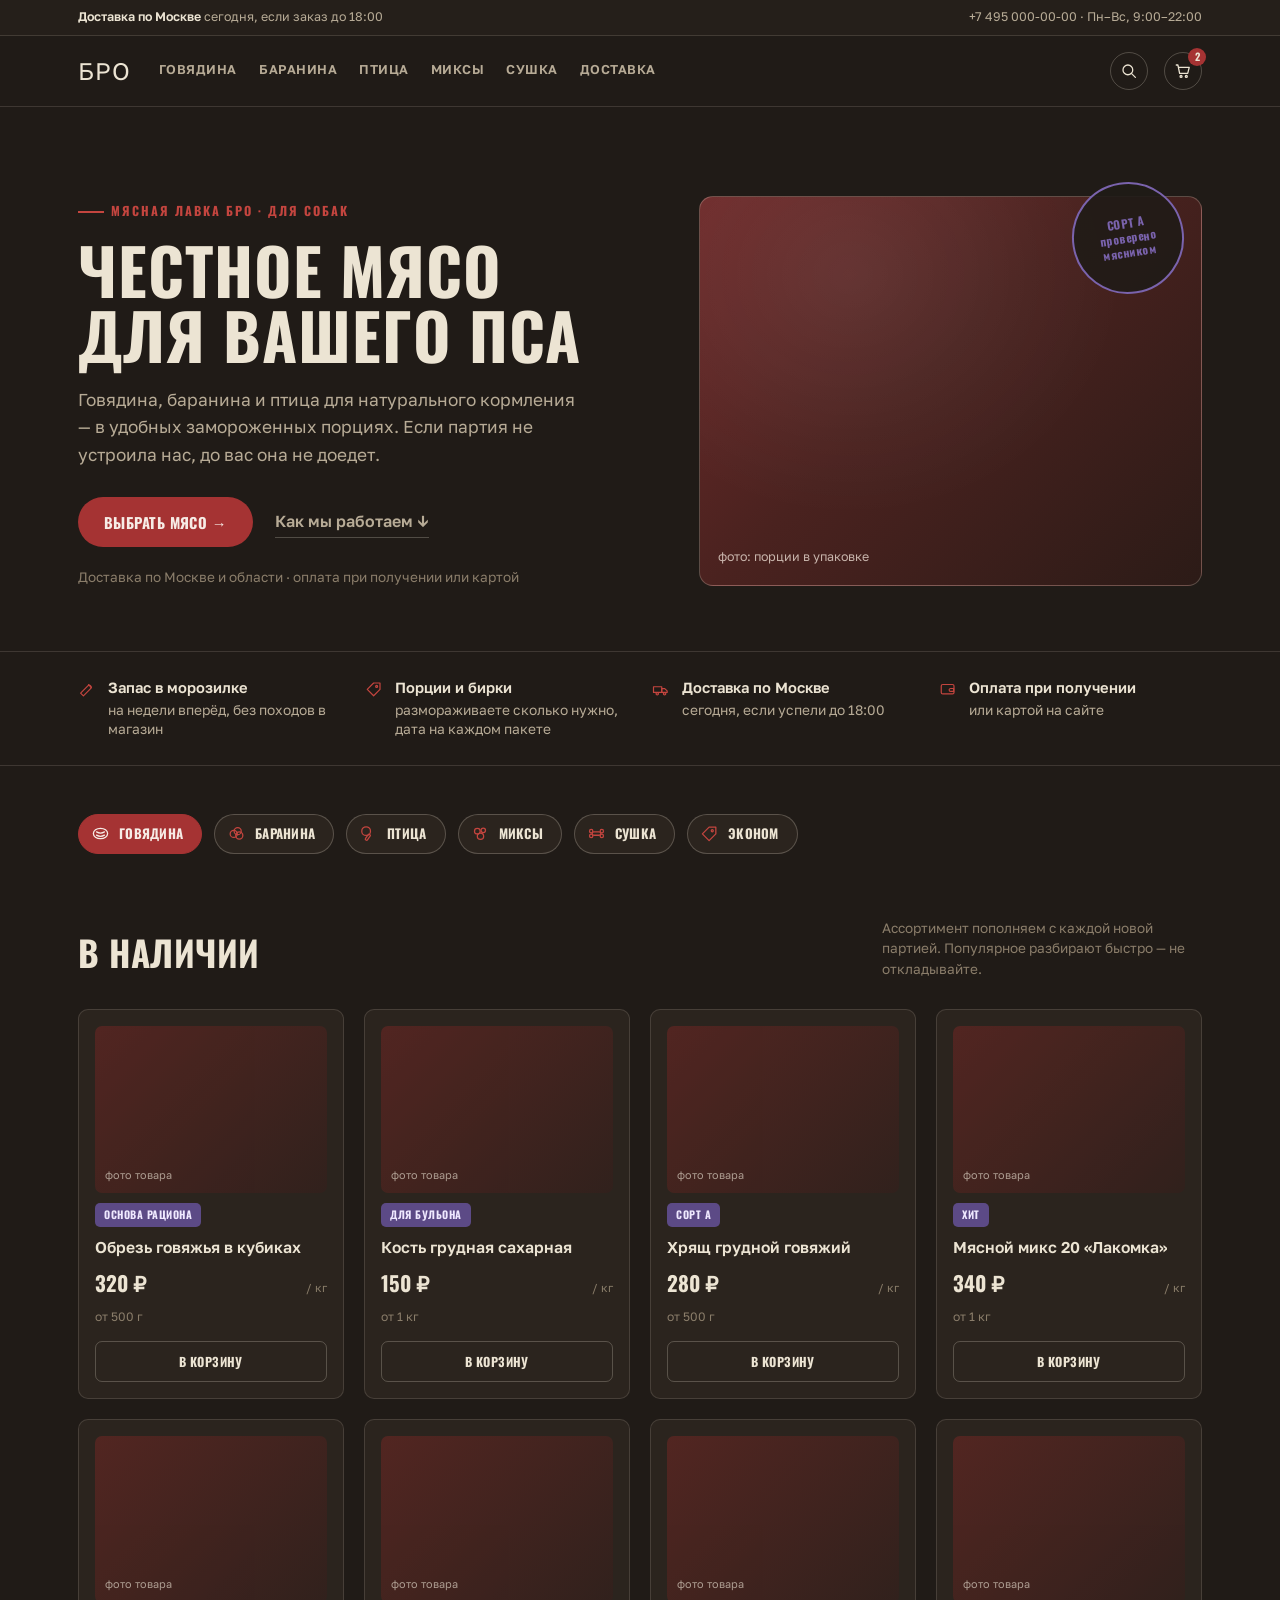
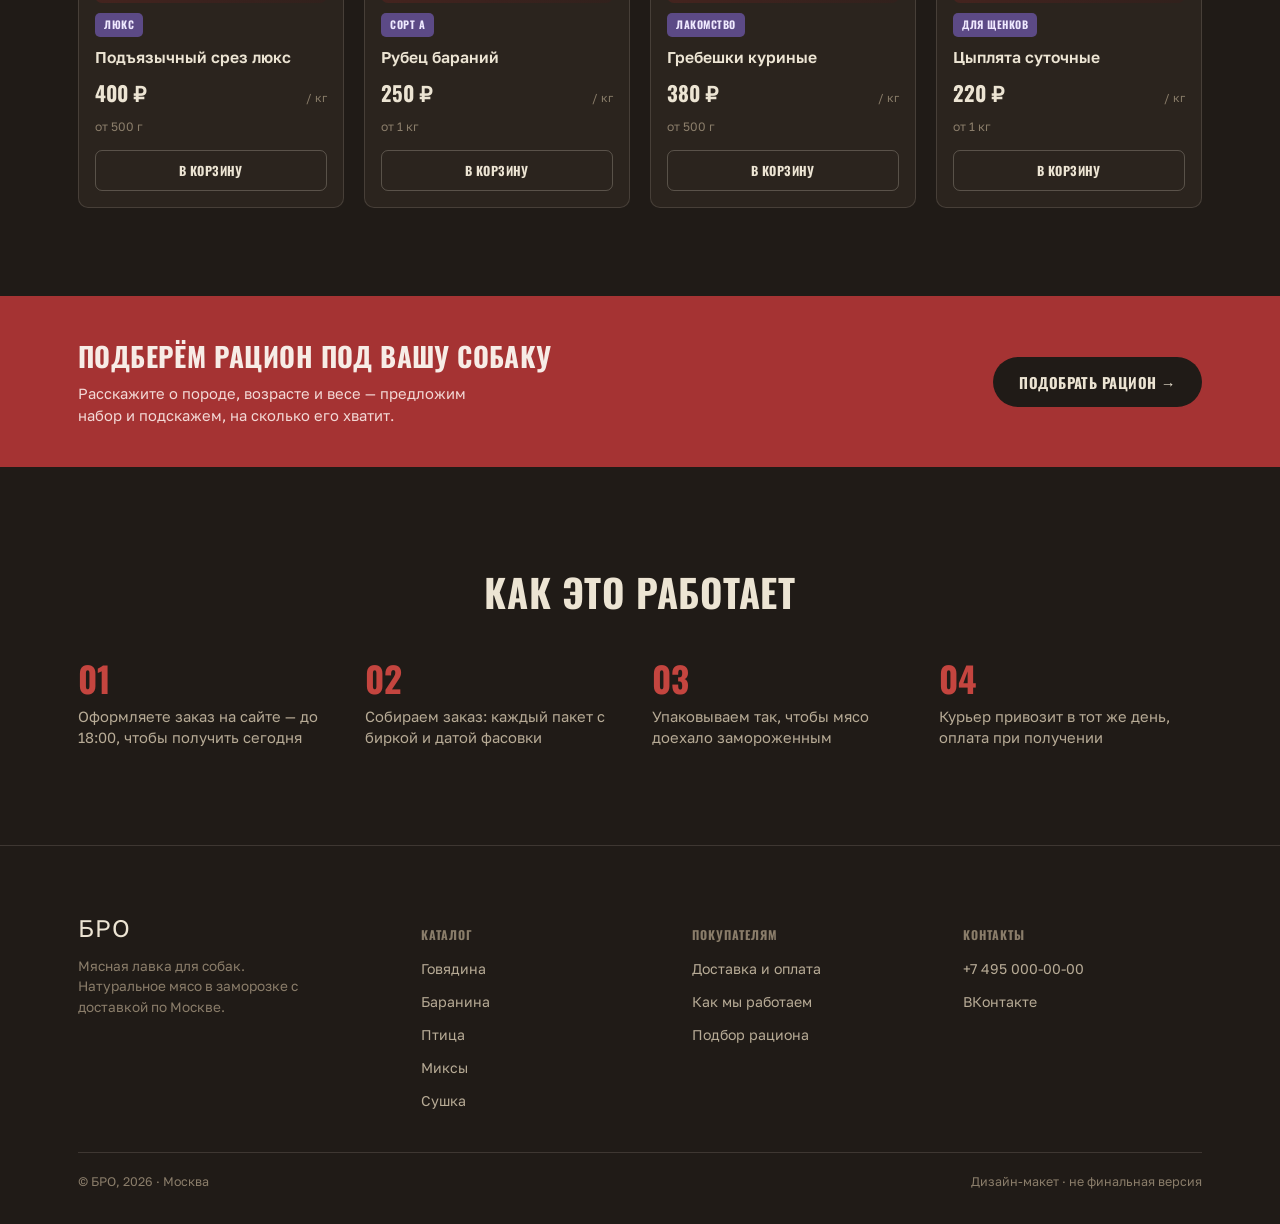
==== commit 5e9ae480: "Переписаны тексты: более презентабельная подача Co-Authored-By: Claude Opus 5.5 <noreply@anthropic.c" ====
--- a/index.html
+++ b/index.html
@@ -347,9 +347,9 @@
 <section class="hero">
   <div class="wrap hero-grid">
     <div class="hero-copy">
-      <div class="eyebrow">Мясная лавка БРО</div>
-      <h1>Мясо для собак —<br>в заморозке</h1>
-      <p class="hero-lede">Фасуем порциями и замораживаем, бирка — от руки. Если партия сомнительная, она просто не попадает в морозилку.</p>
+      <div class="eyebrow">Мясная лавка БРО · для собак</div>
+      <h1>Честное мясо<br>для вашего пса</h1>
+      <p class="hero-lede">Говядина, баранина и птица для натурального кормления — в удобных замороженных порциях. Если партия не устроила нас, до вас она не доедет.</p>
       <div class="hero-actions">
         <a class="btn btn-primary" href="#catalog">Выбрать мясо →</a>
         <a class="btn-ghost" href="#steps">Как мы работаем ↓</a>
@@ -357,7 +357,7 @@
       <p class="hero-meta">Доставка по Москве и области · оплата при получении или картой</p>
     </div>
     <div class="hero-visual">
-      <div class="hero-photo"><span>фото: порции в заморозке</span></div>
+      <div class="hero-photo"><span>фото: порции в упаковке</span></div>
       <div class="stamp-badge">СОРТ А<br>проверено<br>мясником</div>
     </div>
   </div>
@@ -365,8 +365,8 @@
 
 <section class="trust">
   <div class="wrap trust-grid">
-    <div class="trust-item"><svg class="icon"><use href="#i-knife"/></svg><p><b>Всё в заморозке</b>удобно хранить, размораживаете порцию к кормлению</p></div>
-    <div class="trust-item"><svg class="icon"><use href="#i-tag"/></svg><p><b>Бирка от руки</b>сорт и дата фасовки — на каждом пакете</p></div>
+    <div class="trust-item"><svg class="icon"><use href="#i-knife"/></svg><p><b>Запас в морозилке</b>на недели вперёд, без походов в магазин</p></div>
+    <div class="trust-item"><svg class="icon"><use href="#i-tag"/></svg><p><b>Порции и бирки</b>размораживаете сколько нужно, дата на каждом пакете</p></div>
     <div class="trust-item"><svg class="icon"><use href="#i-truck"/></svg><p><b>Доставка по Москве</b>сегодня, если успели до 18:00</p></div>
     <div class="trust-item"><svg class="icon"><use href="#i-wallet"/></svg><p><b>Оплата при получении</b>или картой на сайте</p></div>
   </div>
@@ -388,13 +388,13 @@
 <section class="catalog" id="catalog">
   <div class="wrap">
     <div class="section-head">
-      <h2>Сейчас в морозилке</h2>
-      <p class="note">Всё, что есть в наличии. Разбирают быстро — обновляем список, когда приходит новая партия.</p>
+      <h2>В наличии</h2>
+      <p class="note">Ассортимент пополняем с каждой новой партией. Популярное разбирают быстро — не откладывайте.</p>
     </div>
     <div class="product-grid">
       <div class="product-card">
         <div class="product-photo">фото товара</div>
-        <span class="product-tag">Заморозка</span>
+        <span class="product-tag">Основа рациона</span>
         <h3>Обрезь говяжья в кубиках</h3>
         <div class="product-row"><span class="product-price">320 ₽</span><span class="product-unit">/ кг</span></div>
         <span class="product-weight">от 500 г</span>
@@ -442,7 +442,7 @@
       </div>
       <div class="product-card">
         <div class="product-photo">фото товара</div>
-        <span class="product-tag">Заморозка</span>
+        <span class="product-tag">Лакомство</span>
         <h3>Гребешки куриные</h3>
         <div class="product-row"><span class="product-price">380 ₽</span><span class="product-unit">/ кг</span></div>
         <span class="product-weight">от 500 г</span>
@@ -463,21 +463,21 @@
 <section class="order-band">
   <div class="wrap">
     <div>
-      <h2>Не нашли нужное?</h2>
-      <p>Напишите, что ищете — подберём позиции и порции под вашу собаку.</p>
-    </div>
-    <a class="btn btn-primary" href="#">Написать нам →</a>
+      <h2>Подберём рацион под вашу собаку</h2>
+      <p>Расскажите о породе, возрасте и весе — предложим набор и подскажем, на сколько его хватит.</p>
+    </div>
+    <a class="btn btn-primary" href="#">Подобрать рацион →</a>
   </div>
 </section>
 
 <section class="steps-section" id="steps">
   <div class="wrap">
-    <h2>Как доходит до вас</h2>
+    <h2>Как это работает</h2>
     <div class="steps-row">
-      <div class="step"><div class="n">01</div><p>Выбираете товары на сайте, до 18:00 для доставки сегодня</p></div>
-      <div class="step"><div class="n">02</div><p>Собираем заказ из морозилки, на каждом пакете — бирка с датой</p></div>
-      <div class="step"><div class="n">03</div><p>Упаковываем так, чтобы мясо не оттаяло в дороге</p></div>
-      <div class="step"><div class="n">04</div><p>Привозим по Москве день в день, оплата при получении</p></div>
+      <div class="step"><div class="n">01</div><p>Оформляете заказ на сайте — до 18:00, чтобы получить сегодня</p></div>
+      <div class="step"><div class="n">02</div><p>Собираем заказ: каждый пакет с биркой и датой фасовки</p></div>
+      <div class="step"><div class="n">03</div><p>Упаковываем так, чтобы мясо доехало замороженным</p></div>
+      <div class="step"><div class="n">04</div><p>Курьер привозит в тот же день, оплата при получении</p></div>
     </div>
   </div>
 </section>
@@ -487,7 +487,7 @@
     <div class="footer-grid">
       <div class="footer-brand">
         <a class="logo" href="#">БРО</a>
-        <p>Замороженное мясо для собак. Привозим по Москве.</p>
+        <p>Мясная лавка для собак. Натуральное мясо в заморозке с доставкой по Москве.</p>
       </div>
       <div class="footer-col">
         <h4>Каталог</h4>
@@ -495,7 +495,7 @@
       </div>
       <div class="footer-col">
         <h4>Покупателям</h4>
-        <ul><li><a href="#">Доставка и оплата</a></li><li><a href="#">Как мы работаем</a></li><li><a href="#">Написать нам</a></li></ul>
+        <ul><li><a href="#">Доставка и оплата</a></li><li><a href="#">Как мы работаем</a></li><li><a href="#">Подбор рациона</a></li></ul>
       </div>
       <div class="footer-col">
         <h4>Контакты</h4>
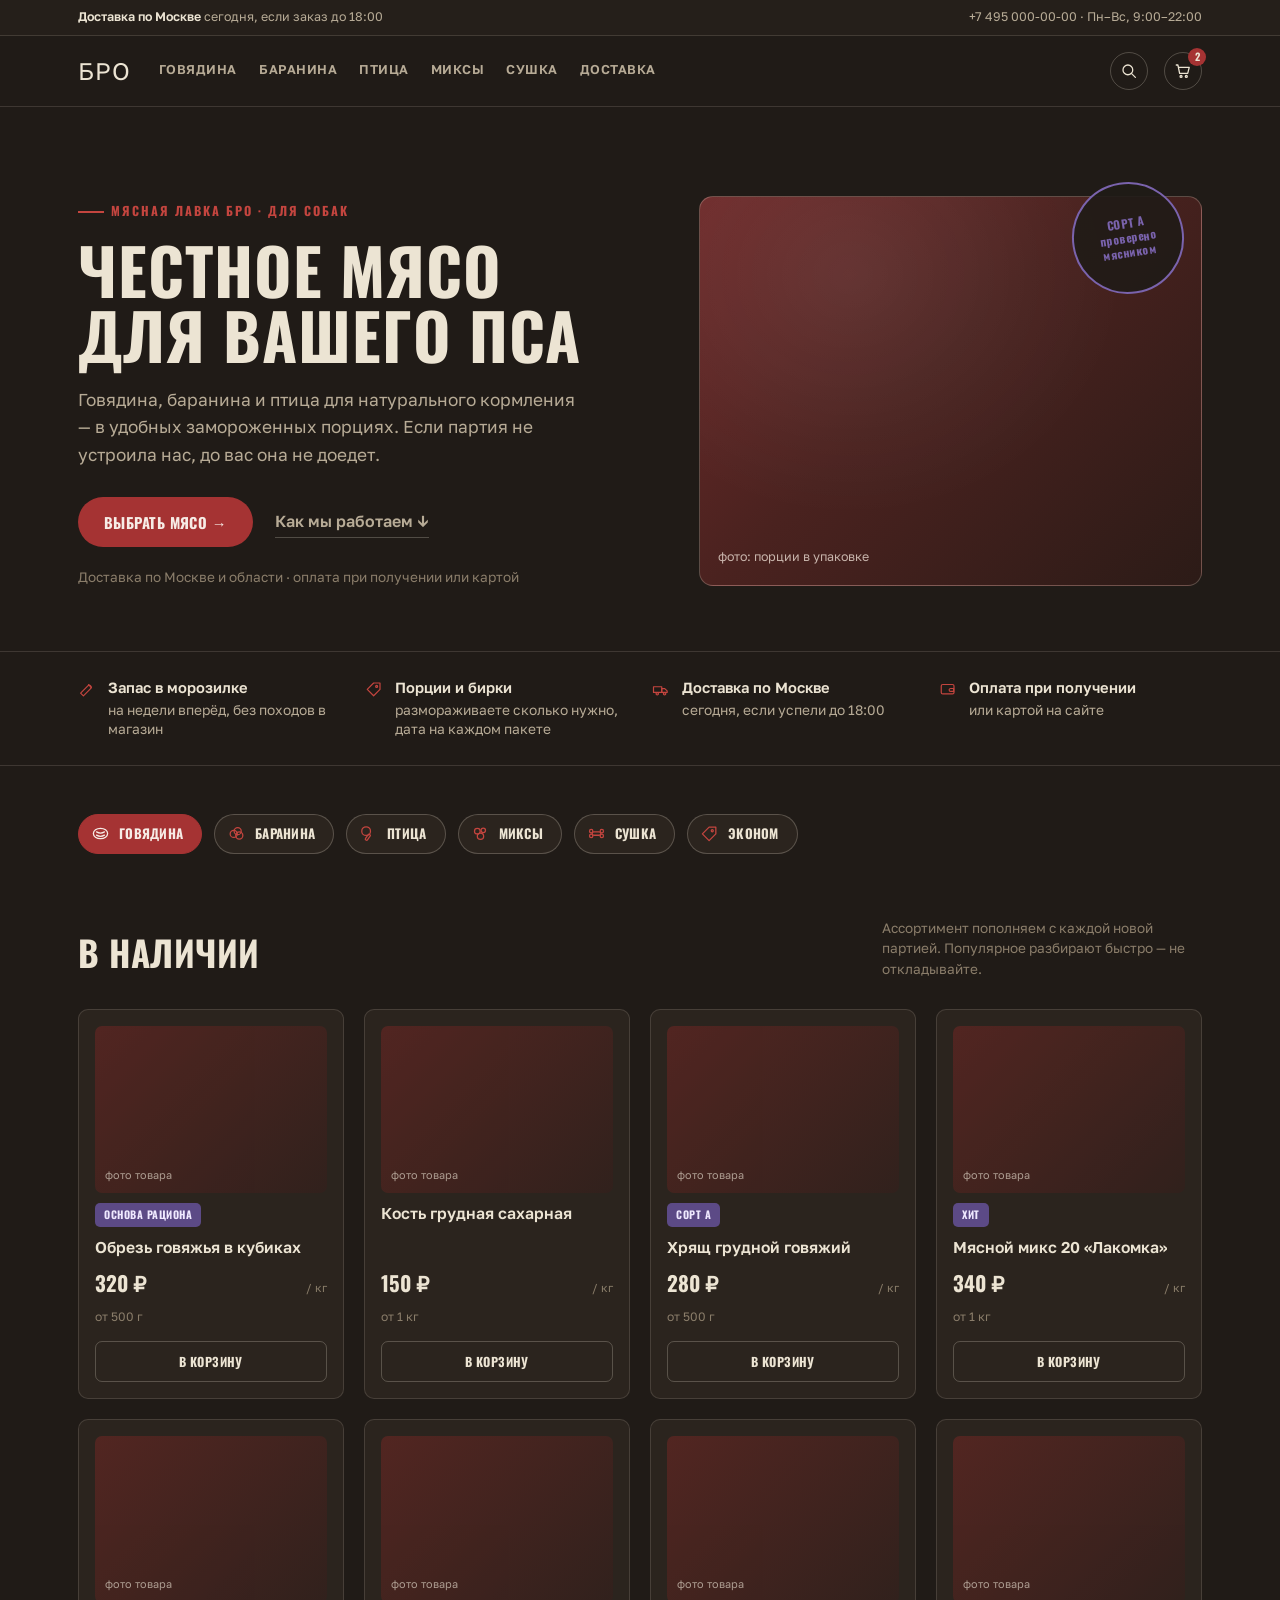
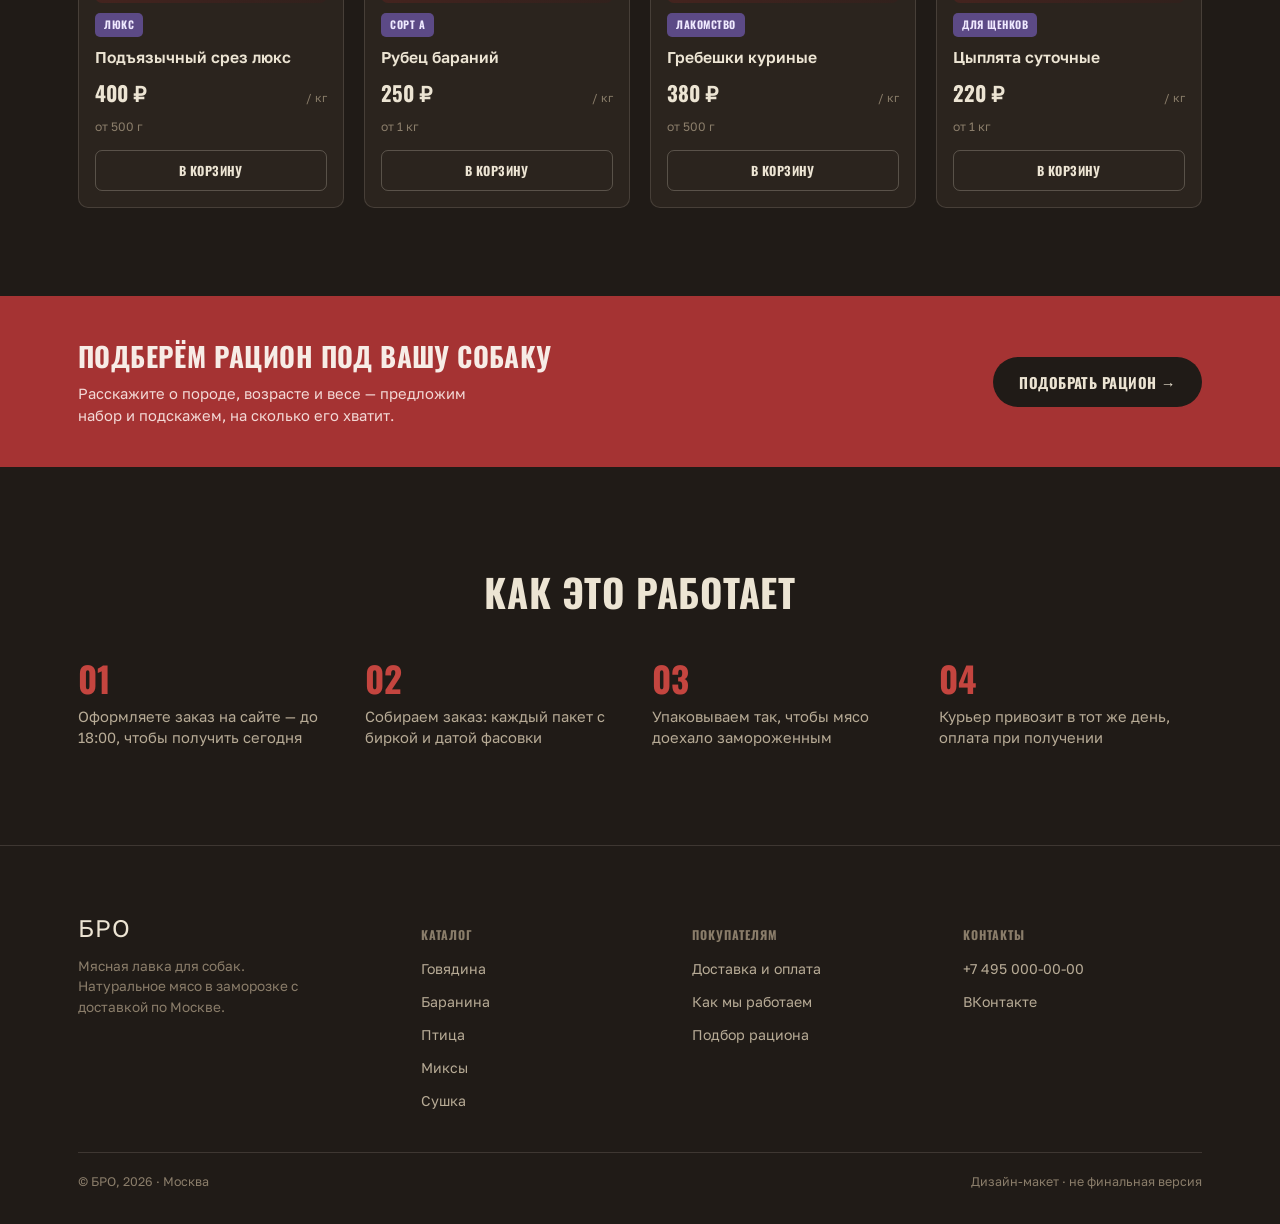
==== commit 46b5efc3: "Убрана метка «Для бульона» Co-Authored-By: Claude Opus 5.5 <noreply@anthropic.com>" ====
--- a/index.html
+++ b/index.html
@@ -143,6 +143,24 @@
   cursor:pointer; position:relative;
 }
 .icon-btn:hover{border-color:var(--blood);}
+.menu-btn{display:none;}
+.menu-btn .i-close,.menu-btn[aria-expanded="true"] .i-open{display:none;}
+.menu-btn[aria-expanded="true"] .i-close{display:block;}
+@media (max-width:860px){
+  .main-bar .wrap{position:relative; justify-content:space-between; padding-block:12px;}
+  .menu-btn{display:flex;}
+  .main-nav{
+    display:none; position:absolute; top:100%; left:0; right:0;
+    flex-direction:column; gap:0; font-size:.95rem;
+    background:var(--bg); border-bottom:1px solid var(--line);
+    padding:4px clamp(18px,4vw,48px) 12px;
+  }
+  .main-nav.is-open{display:flex;}
+  .main-nav a{padding:14px 0; border-bottom:1px solid var(--line);}
+  .main-nav a:last-child{border-bottom:0;}
+  .header-actions{gap:10px;}
+}
+@media (max-width:600px){.utility-bar{display:none;}}
 .cart-badge{
   position:absolute; top:-5px; right:-5px;
   background:var(--blood); color:var(--ink);
@@ -313,6 +331,12 @@
     <symbol id="i-truck" viewBox="0 0 24 24" fill="none" stroke="currentColor" stroke-width="1.6" stroke-linecap="round" stroke-linejoin="round">
       <rect x="2" y="9" width="11" height="7.5"/><path d="M13 11.5h4l3.2 3v2h-7.2z"/><circle cx="7" cy="18.3" r="1.6"/><circle cx="16.8" cy="18.3" r="1.6"/>
     </symbol>
+    <symbol id="i-menu" viewBox="0 0 24 24" fill="none" stroke="currentColor" stroke-width="1.7" stroke-linecap="round">
+      <line x1="4" y1="7" x2="20" y2="7"/><line x1="4" y1="12" x2="20" y2="12"/><line x1="4" y1="17" x2="20" y2="17"/>
+    </symbol>
+    <symbol id="i-close" viewBox="0 0 24 24" fill="none" stroke="currentColor" stroke-width="1.7" stroke-linecap="round">
+      <line x1="6" y1="6" x2="18" y2="18"/><line x1="18" y1="6" x2="6" y2="18"/>
+    </symbol>
     <symbol id="i-wallet" viewBox="0 0 24 24" fill="none" stroke="currentColor" stroke-width="1.6" stroke-linecap="round" stroke-linejoin="round">
       <rect x="3" y="6" width="17" height="12.5" rx="2"/><path d="M15.5 11.3h4v3.9h-4a1.95 1.95 0 010-3.9z"/>
     </symbol>
@@ -326,7 +350,7 @@
   </div></div>
   <div class="main-bar"><div class="wrap">
     <a class="logo" href="#">БРО</a>
-    <nav class="main-nav">
+    <nav class="main-nav" id="main-nav">
       <a href="#catalog">Говядина</a>
       <a href="#catalog">Баранина</a>
       <a href="#catalog">Птица</a>
@@ -340,6 +364,10 @@
         <svg class="icon"><use href="#i-cart"/></svg>
         <span class="cart-badge">2</span>
       </button>
+      <button class="icon-btn menu-btn" aria-label="Меню" aria-expanded="false" aria-controls="main-nav">
+        <svg class="icon i-open"><use href="#i-menu"/></svg>
+        <svg class="icon i-close"><use href="#i-close"/></svg>
+      </button>
     </div>
   </div></div>
 </header>
@@ -402,7 +430,6 @@
       </div>
       <div class="product-card">
         <div class="product-photo">фото товара</div>
-        <span class="product-tag">Для бульона</span>
         <h3>Кость грудная сахарная</h3>
         <div class="product-row"><span class="product-price">150 ₽</span><span class="product-unit">/ кг</span></div>
         <span class="product-weight">от 1 кг</span>
@@ -508,3 +535,14 @@
     </div>
   </div>
 </footer>
+
+<script>
+const menuBtn = document.querySelector('.menu-btn');
+const mainNav = document.getElementById('main-nav');
+function setMenu(open) {
+  mainNav.classList.toggle('is-open', open);
+  menuBtn.setAttribute('aria-expanded', open);
+}
+menuBtn.addEventListener('click', () => setMenu(!mainNav.classList.contains('is-open')));
+mainNav.addEventListener('click', e => { if (e.target.closest('a')) setMenu(false); });
+</script>
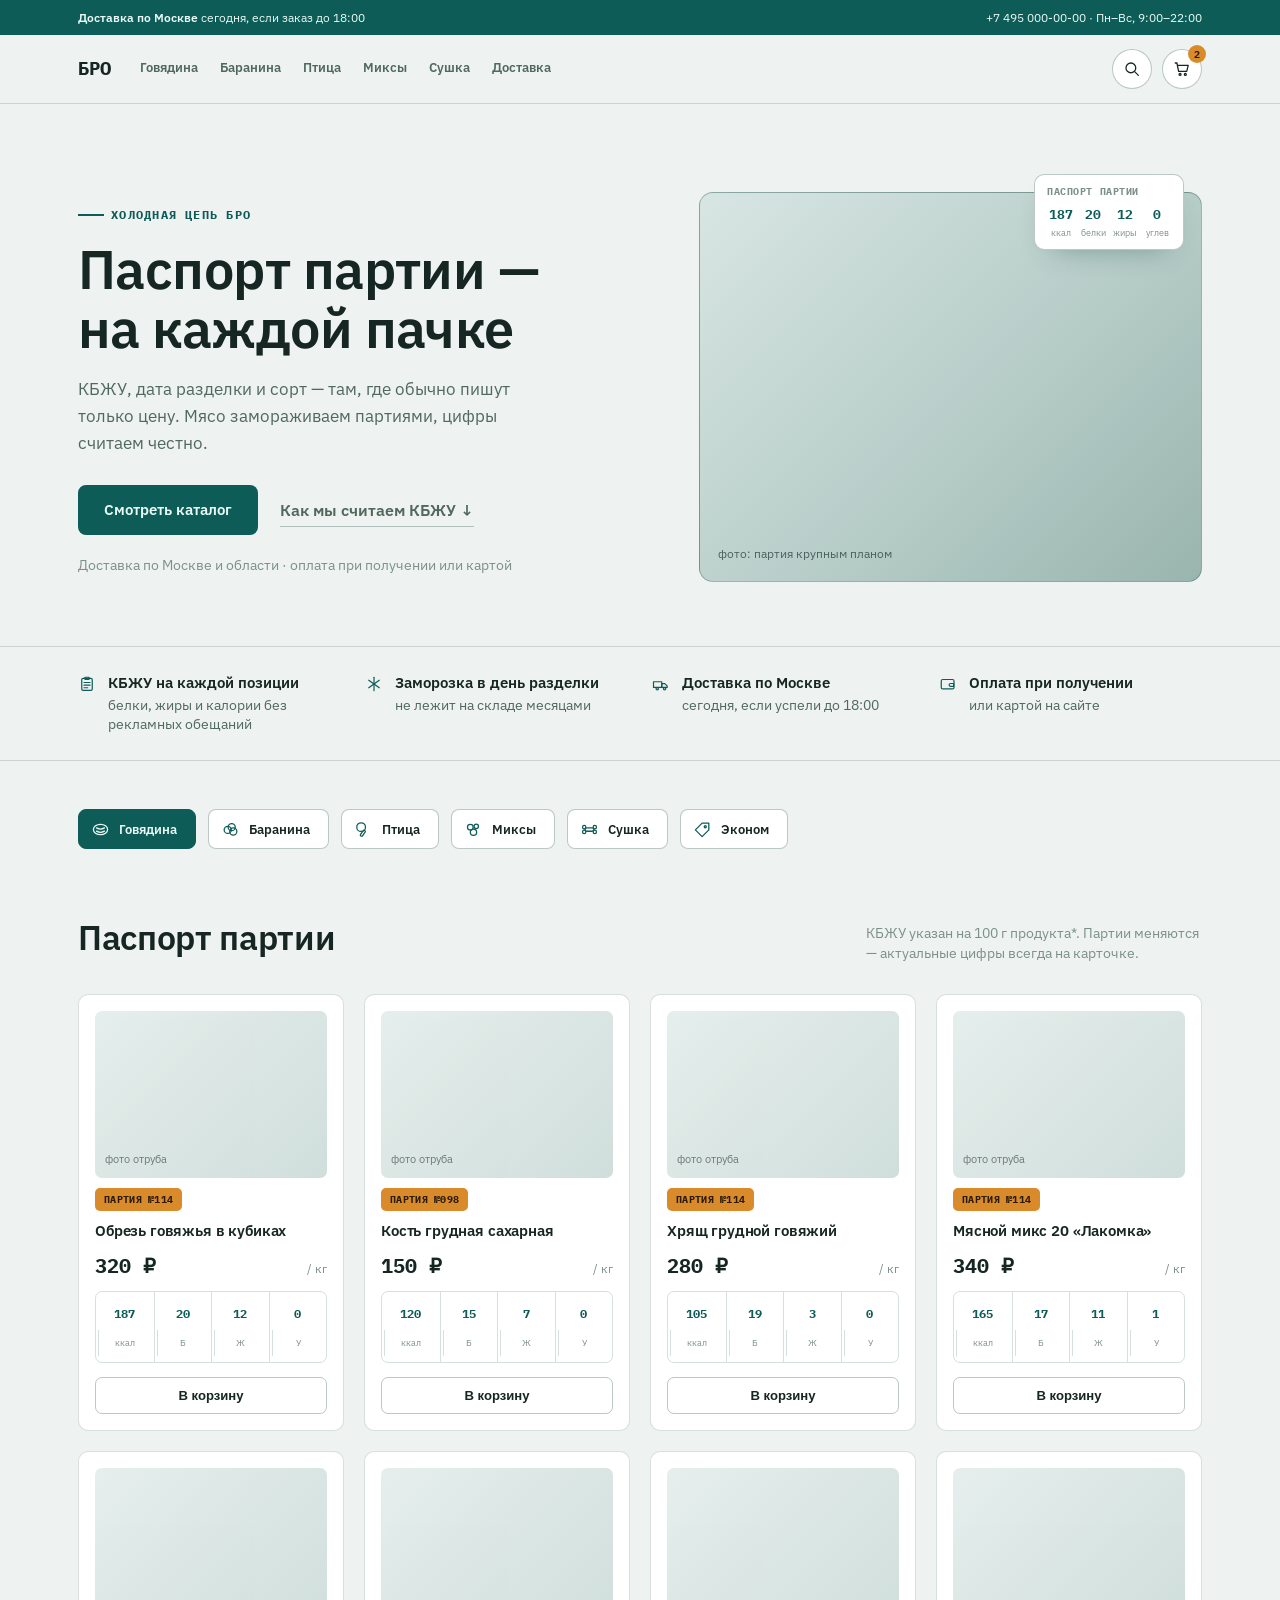
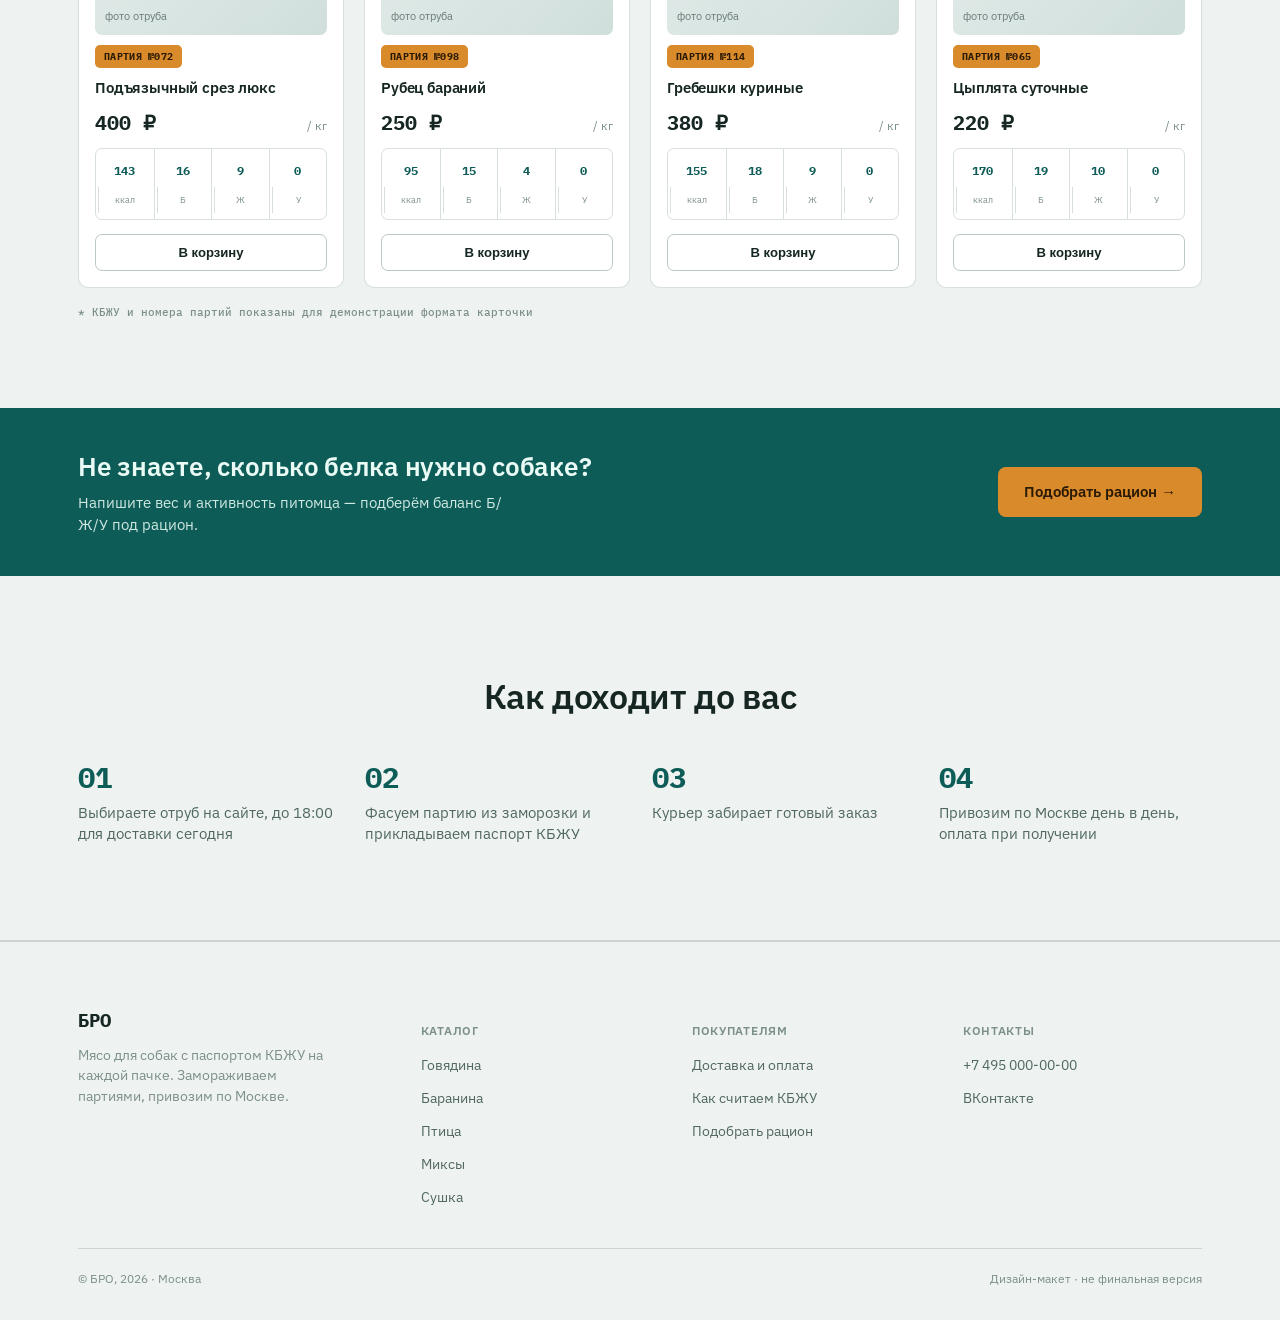
==== commit 4b5de6cd: "Новая версия сайта: «Холодная цепь» с паспортом партии и КБЖУ Co-Authored-By: Claude Opus 5.5 <norep" ====
--- a/index.html
+++ b/index.html
@@ -2,86 +2,86 @@
 <html lang="ru">
 <meta name="viewport" content="width=device-width, initial-scale=1, viewport-fit=cover">
 <meta charset="UTF-8">
-<title>БРО — мясная лавка</title>
+<title>БРО — холодная цепь</title>
 <style>
 @font-face{
-  font-family:'Golos Text';
+  font-family:'IBM Plex Mono';
+  font-style:normal;
+  font-weight:500;
+  font-display:swap;
+  src:url([data-uri]) format('woff2');
+  unicode-range:U+0301, U+0400-045F, U+0490-0491, U+04B0-04B1, U+2116;
+}
+@font-face{
+  font-family:'IBM Plex Mono';
+  font-style:normal;
+  font-weight:500;
+  font-display:swap;
+  src:url([data-uri]) format('woff2');
+  unicode-range:U+0000-00FF, U+0131, U+0152-0153, U+02BB-02BC, U+02C6, U+02DA, U+02DC, U+0304, U+0308, U+0329, U+2000-206F, U+20AC, U+2122, U+2191, U+2193, U+2212, U+2215, U+FEFF, U+FFFD;
+}
+@font-face{
+  font-family:'IBM Plex Mono';
+  font-style:normal;
+  font-weight:700;
+  font-display:swap;
+  src:url([data-uri]) format('woff2');
+  unicode-range:U+0301, U+0400-045F, U+0490-0491, U+04B0-04B1, U+2116;
+}
+@font-face{
+  font-family:'IBM Plex Mono';
+  font-style:normal;
+  font-weight:700;
+  font-display:swap;
+  src:url([data-uri]) format('woff2');
+  unicode-range:U+0000-00FF, U+0131, U+0152-0153, U+02BB-02BC, U+02C6, U+02DA, U+02DC, U+0304, U+0308, U+0329, U+2000-206F, U+20AC, U+2122, U+2191, U+2193, U+2212, U+2215, U+FEFF, U+FFFD;
+}
+@font-face{
+  font-family:'IBM Plex Sans';
   font-style:normal;
   font-weight:400;
   font-display:swap;
-  src:url([data-uri]) format('woff2');
+  src:url([data-uri]) format('woff2');
   unicode-range:U+0301, U+0400-045F, U+0490-0491, U+04B0-04B1, U+2116;
 }
 @font-face{
-  font-family:'Golos Text';
+  font-family:'IBM Plex Sans';
   font-style:normal;
   font-weight:400;
   font-display:swap;
-  src:url([data-uri]) format('woff2');
+  src:url([data-uri]) format('woff2');
   unicode-range:U+0000-00FF, U+0131, U+0152-0153, U+02BB-02BC, U+02C6, U+02DA, U+02DC, U+0304, U+0308, U+0329, U+2000-206F, U+20AC, U+2122, U+2191, U+2193, U+2212, U+2215, U+FEFF, U+FFFD;
 }
 @font-face{
-  font-family:'Golos Text';
+  font-family:'IBM Plex Sans';
   font-style:normal;
   font-weight:600;
   font-display:swap;
-  src:url([data-uri]) format('woff2');
+  src:url([data-uri]) format('woff2');
   unicode-range:U+0301, U+0400-045F, U+0490-0491, U+04B0-04B1, U+2116;
 }
 @font-face{
-  font-family:'Golos Text';
+  font-family:'IBM Plex Sans';
   font-style:normal;
   font-weight:600;
   font-display:swap;
-  src:url([data-uri]) format('woff2');
+  src:url([data-uri]) format('woff2');
   unicode-range:U+0000-00FF, U+0131, U+0152-0153, U+02BB-02BC, U+02C6, U+02DA, U+02DC, U+0304, U+0308, U+0329, U+2000-206F, U+20AC, U+2122, U+2191, U+2193, U+2212, U+2215, U+FEFF, U+FFFD;
 }
-@font-face{
-  font-family:'Oswald';
-  font-style:normal;
-  font-weight:500;
-  font-display:swap;
-  src:url([data-uri]) format('woff2');
-  unicode-range:U+0301, U+0400-045F, U+0490-0491, U+04B0-04B1, U+2116;
-}
-@font-face{
-  font-family:'Oswald';
-  font-style:normal;
-  font-weight:500;
-  font-display:swap;
-  src:url([data-uri]) format('woff2');
-  unicode-range:U+0000-00FF, U+0131, U+0152-0153, U+02BB-02BC, U+02C6, U+02DA, U+02DC, U+0304, U+0308, U+0329, U+2000-206F, U+20AC, U+2122, U+2191, U+2193, U+2212, U+2215, U+FEFF, U+FFFD;
-}
-@font-face{
-  font-family:'Oswald';
-  font-style:normal;
-  font-weight:700;
-  font-display:swap;
-  src:url([data-uri]) format('woff2');
-  unicode-range:U+0301, U+0400-045F, U+0490-0491, U+04B0-04B1, U+2116;
-}
-@font-face{
-  font-family:'Oswald';
-  font-style:normal;
-  font-weight:700;
-  font-display:swap;
-  src:url([data-uri]) format('woff2');
-  unicode-range:U+0000-00FF, U+0131, U+0152-0153, U+02BB-02BC, U+02C6, U+02DA, U+02DC, U+0304, U+0308, U+0329, U+2000-206F, U+20AC, U+2122, U+2191, U+2193, U+2212, U+2215, U+FEFF, U+FFFD;
-}
 
 :root{
-  --bg:#201b17;
-  --surface:#2b241e;
-  --surface-2:#251f1a;
-  --ink:#ece4d3;
-  --ink-soft:#b7ab96;
-  --ink-faint:#8a7d6a;
-  --stamp:#5c4a86;
-  --stamp-bright:#7a63ad;
-  --blood:#a53333;
-  --blood-bright:#c4453f;
-  --line:rgba(236,228,211,.14);
-  --line-strong:rgba(236,228,211,.24);
+  --bg:#eef2f1;
+  --surface:#ffffff;
+  --surface-2:#e3ebe9;
+  --ink:#162623;
+  --ink-soft:#50685f;
+  --ink-faint:#7c9087;
+  --petrol:#0e5c57;
+  --petrol-bright:#0a4440;
+  --amber:#d98a2b;
+  --amber-ink:#2a1a04;
+  --line:rgba(14,60,55,.16);
+  --line-strong:rgba(14,60,55,.28);
   --wrap:1220px;
   --radius:10px;
 }
@@ -94,77 +94,76 @@
   margin:0;
   background:var(--bg);
   color:var(--ink);
-  font-family:'Golos Text',Tahoma,sans-serif;
+  font-family:'IBM Plex Sans',Tahoma,sans-serif;
   -webkit-font-smoothing:antialiased;
   line-height:1.5;
 }
 a{color:inherit; text-decoration:none;}
-a:focus-visible, button:focus-visible{outline:2px solid var(--stamp-bright); outline-offset:3px;}
+a:focus-visible, button:focus-visible{outline:2px solid var(--petrol); outline-offset:3px;}
 img{max-width:100%; display:block;}
 h1,h2,h3{
-  font-family:'Oswald',sans-serif;
-  text-transform:uppercase;
-  letter-spacing:.015em;
+  font-family:'IBM Plex Sans',sans-serif;
+  font-weight:600;
   text-wrap:balance;
   margin:0;
-  font-weight:700;
+  letter-spacing:-.01em;
 }
 p{margin:0;}
 .wrap{max-width:var(--wrap); margin:0 auto; padding:0 clamp(18px,4vw,48px);}
 .icon{width:18px; height:18px; flex:none;}
+.mono{font-family:'IBM Plex Mono',monospace; font-variant-numeric:tabular-nums;}
 
 .utility-bar{
-  background:var(--surface-2);
-  border-bottom:1px solid var(--line);
+  background:var(--petrol);
+  color:#eafaf5;
   font-size:.78rem;
-  color:var(--ink-soft);
 }
 .utility-bar .wrap{
   display:flex; justify-content:space-between; align-items:center;
   padding:8px clamp(18px,4vw,48px);
   gap:12px; flex-wrap:wrap;
 }
-.utility-bar b{color:var(--ink); font-weight:600;}
+.utility-bar b{font-weight:700;}
 
 .site-header{position:sticky; top:0; z-index:40; background:var(--bg); border-bottom:1px solid var(--line);}
 .main-bar .wrap{
   display:flex; align-items:center; gap:28px;
-  padding:16px clamp(18px,4vw,48px);
-}
-.logo{font-size:1.5rem; letter-spacing:.04em; white-space:nowrap;}
-.main-nav{display:flex; gap:22px; flex-wrap:wrap; flex:1; font-size:.8rem; font-weight:600; text-transform:uppercase; letter-spacing:.04em;}
+  padding:14px clamp(16px,4vw,48px);
+}
+.logo{font-family:'IBM Plex Mono',monospace; font-weight:600; font-size:1.2rem; letter-spacing:.01em; white-space:nowrap;}
+.main-nav{display:flex; gap:22px; flex-wrap:wrap; flex:1; font-size:.82rem; font-weight:600;}
 .main-nav a{color:var(--ink-soft); padding:4px 0; border-bottom:2px solid transparent;}
-.main-nav a:hover{color:var(--ink); border-color:var(--blood);}
-.header-actions{display:flex; align-items:center; gap:16px;}
+.main-nav a:hover{color:var(--ink); border-color:var(--petrol);}
+.header-actions{display:flex; align-items:center; gap:10px;}
 .icon-btn{
   display:flex; align-items:center; justify-content:center;
-  width:38px; height:38px; border-radius:50%;
-  border:1px solid var(--line-strong); background:transparent; color:var(--ink);
-  cursor:pointer; position:relative;
-}
-.icon-btn:hover{border-color:var(--blood);}
-.menu-btn{display:none;}
-.menu-btn .i-close,.menu-btn[aria-expanded="true"] .i-open{display:none;}
-.menu-btn[aria-expanded="true"] .i-close{display:block;}
-@media (max-width:860px){
-  .main-bar .wrap{position:relative; justify-content:space-between; padding-block:12px;}
-  .menu-btn{display:flex;}
+  width:40px; height:40px; border-radius:50%;
+  border:1px solid var(--line-strong); background:var(--surface); color:var(--ink);
+  cursor:pointer; position:relative; flex:none;
+}
+.icon-btn:hover{border-color:var(--petrol);}
+.nav-toggle{display:none;}
+
+@media (max-width:600px){.utility-bar{display:none;}}
+@media (max-width:760px){
+  .main-bar .wrap{gap:12px; justify-content:space-between;}
   .main-nav{
-    display:none; position:absolute; top:100%; left:0; right:0;
-    flex-direction:column; gap:0; font-size:.95rem;
+    display:none;
+    position:absolute; left:0; right:0; top:100%;
+    flex-direction:column; gap:0;
     background:var(--bg); border-bottom:1px solid var(--line);
-    padding:4px clamp(18px,4vw,48px) 12px;
+    padding:6px clamp(16px,4vw,48px) 14px;
   }
   .main-nav.is-open{display:flex;}
-  .main-nav a{padding:14px 0; border-bottom:1px solid var(--line);}
-  .main-nav a:last-child{border-bottom:0;}
-  .header-actions{gap:10px;}
-}
-@media (max-width:600px){.utility-bar{display:none;}}
+  .main-nav a{padding:12px 0; border-bottom:1px solid var(--line); font-size:.95rem;}
+  .main-nav a:last-child{border-bottom:none;}
+  .nav-toggle{display:flex;}
+  .site-header{position:sticky;}
+}
 .cart-badge{
   position:absolute; top:-5px; right:-5px;
-  background:var(--blood); color:var(--ink);
-  font-family:'Oswald',sans-serif; font-size:.65rem; font-weight:700;
+  background:var(--amber); color:var(--amber-ink);
+  font-family:'IBM Plex Mono',monospace; font-size:.65rem; font-weight:700;
   width:18px; height:18px; border-radius:50%; display:flex; align-items:center; justify-content:center;
 }
 
@@ -173,20 +172,20 @@
 @media (max-width:860px){.hero-grid{grid-template-columns:1fr;}}
 .eyebrow{
   display:inline-flex; align-items:center; gap:.6em;
-  font-family:'Oswald',sans-serif; font-size:.78rem; font-weight:600; letter-spacing:.16em; text-transform:uppercase;
-  color:var(--blood-bright); margin-bottom:16px;
-}
-.eyebrow::before{content:""; width:26px; height:2px; background:var(--blood-bright);}
-.hero h1{font-size:clamp(2.3rem,5vw,4rem); line-height:1.02;}
-.hero-lede{margin-top:18px; max-width:46ch; color:var(--ink-soft); font-size:1.08rem; line-height:1.6;}
+  font-family:'IBM Plex Mono',monospace; font-size:.76rem; font-weight:600; letter-spacing:.1em; text-transform:uppercase;
+  color:var(--petrol); margin-bottom:16px;
+}
+.eyebrow::before{content:""; width:26px; height:2px; background:var(--petrol);}
+.hero h1{font-size:clamp(2.1rem,4.4vw,3.4rem); line-height:1.08; font-weight:600;}
+.hero-lede{margin-top:18px; max-width:48ch; color:var(--ink-soft); font-size:1.06rem; line-height:1.6;}
 .hero-actions{display:flex; align-items:center; gap:22px; margin-top:28px; flex-wrap:wrap;}
 .btn{
   display:inline-flex; align-items:center; gap:8px;
-  font-family:'Oswald',sans-serif; font-weight:600; font-size:.92rem; letter-spacing:.03em; text-transform:uppercase;
-  padding:14px 26px; border-radius:999px; border:none; cursor:pointer;
-}
-.btn-primary{background:var(--blood); color:#f7ece6;}
-.btn-primary:hover{background:var(--blood-bright); transform:translateY(-1px);}
+  font-family:'IBM Plex Sans',sans-serif; font-weight:600; font-size:.92rem;
+  padding:14px 26px; border-radius:8px; border:none; cursor:pointer;
+}
+.btn-primary{background:var(--petrol); color:#eafaf5;}
+.btn-primary:hover{background:var(--petrol-bright); transform:translateY(-1px);}
 .btn-ghost{color:var(--ink-soft); font-weight:600; border-bottom:1px solid var(--line-strong); padding:4px 0; border-radius:0;}
 .btn-ghost:hover{color:var(--ink); border-color:var(--ink-soft);}
 .hero-meta{margin-top:20px; font-size:.85rem; color:var(--ink-faint);}
@@ -194,28 +193,29 @@
 .hero-visual{position:relative;}
 .hero-photo{
   aspect-ratio:4/3.1; border-radius:14px; overflow:hidden;
-  background:
-    radial-gradient(ellipse at 30% 20%, rgba(255,255,255,.07), transparent 55%),
-    linear-gradient(135deg,#6e2a2a 0%, #4a221f 45%, #2c1b17 100%);
+  background: linear-gradient(135deg,#d8e6e3 0%, #b7cdc8 55%, #9ab5ae 100%);
   display:flex; align-items:flex-end; padding:18px;
   border:1px solid var(--line-strong);
 }
-.hero-photo span{font-family:'Golos Text',sans-serif; font-size:.78rem; color:#e8d9cf; opacity:.8;}
-.stamp-badge{
-  position:absolute; top:-14px; right:18px;
-  width:112px; height:112px; border-radius:50%;
-  border:2.5px solid var(--stamp-bright); color:var(--stamp-bright);
-  display:flex; align-items:center; justify-content:center; text-align:center;
-  transform:rotate(-9deg);
-  font-family:'Oswald',sans-serif; font-weight:700; font-size:.72rem; letter-spacing:.05em; line-height:1.3;
-  background:rgba(32,27,23,.9);
-}
+.hero-photo span{font-size:.78rem; color:#1d352f; opacity:.7;}
+.passport-badge{
+  position:absolute; top:-18px; right:18px;
+  width:150px; border-radius:10px;
+  border:1px solid var(--line-strong); background:var(--surface);
+  box-shadow:0 14px 30px -18px rgba(14,60,55,.45);
+  padding:10px 12px;
+}
+.passport-badge .t{font-family:'IBM Plex Mono',monospace; font-size:.6rem; font-weight:600; letter-spacing:.06em; text-transform:uppercase; color:var(--ink-faint); margin-bottom:6px;}
+.passport-grid{display:grid; grid-template-columns:repeat(4,1fr); gap:4px; text-align:center;}
+.passport-grid .v{font-family:'IBM Plex Mono',monospace; font-weight:700; font-size:.82rem; color:var(--petrol);}
+.passport-grid .l{font-size:.55rem; color:var(--ink-faint); margin-top:1px;}
 
 .trust{padding:26px 0; border-bottom:1px solid var(--line);}
 .trust-grid{display:grid; grid-template-columns:repeat(4,1fr); gap:24px;}
-@media (max-width:760px){.trust-grid{grid-template-columns:repeat(2,1fr);}}
+@media (max-width:760px){.trust-grid{grid-template-columns:repeat(2,1fr); gap:18px;}}
+@media (max-width:420px){.trust-grid{grid-template-columns:1fr;}}
 .trust-item{display:flex; gap:12px; align-items:flex-start;}
-.trust-item .icon{color:var(--blood-bright); margin-top:2px;}
+.trust-item .icon{color:var(--petrol); margin-top:2px;}
 .trust-item p{font-size:.86rem; color:var(--ink-soft); line-height:1.4;}
 .trust-item b{display:block; color:var(--ink); font-size:.92rem; margin-bottom:2px; font-weight:600;}
 
@@ -223,21 +223,20 @@
 .cat-scroll{display:flex; gap:12px; flex-wrap:wrap;}
 .cat-chip{
   display:inline-flex; align-items:center; gap:9px;
-  padding:9px 18px 9px 12px; border-radius:999px; border:1px solid var(--line-strong);
-  background:var(--surface); font-family:'Oswald',sans-serif; font-size:.82rem; font-weight:600; letter-spacing:.02em; text-transform:uppercase;
-}
-.cat-chip svg{width:19px; height:19px; color:var(--blood-bright);}
-.cat-chip:hover{border-color:var(--blood-bright);}
-.cat-chip.is-active{background:var(--blood); border-color:var(--blood); color:#f7ece6;}
-.cat-chip.is-active svg{color:#f7ece6;}
+  padding:9px 18px 9px 12px; border-radius:8px; border:1px solid var(--line-strong);
+  background:var(--surface); font-size:.84rem; font-weight:600;
+}
+.cat-chip svg{width:19px; height:19px; color:var(--petrol);}
+.cat-chip:hover{border-color:var(--petrol);}
+.cat-chip.is-active{background:var(--petrol); border-color:var(--petrol); color:#eafaf5;}
+.cat-chip.is-active svg{color:#eafaf5;}
 
 .catalog{padding:clamp(32px,5vw,56px) 0 clamp(56px,8vw,88px);}
 .section-head{display:flex; justify-content:space-between; align-items:flex-end; gap:20px; margin-bottom:30px; flex-wrap:wrap;}
-.section-head h2{font-size:clamp(1.6rem,3vw,2.2rem);}
-.section-head .note{font-size:.85rem; color:var(--ink-faint); max-width:40ch;}
+.section-head h2{font-size:clamp(1.5rem,2.8vw,2.1rem);}
+.section-head .note{font-size:.85rem; color:var(--ink-faint); max-width:42ch;}
 .product-grid{display:grid; grid-template-columns:repeat(4,1fr); gap:20px;}
-@media (max-width:980px){.product-grid{grid-template-columns:repeat(2,1fr);}}
-@media (max-width:540px){.product-grid{grid-template-columns:1fr;}}
+@media (max-width:980px){.product-grid{grid-template-columns:repeat(2,1fr); gap:14px;}}
 .product-card{
   background:var(--surface); border:1px solid var(--line); border-radius:var(--radius);
   padding:16px; display:flex; flex-direction:column; gap:10px;
@@ -245,50 +244,77 @@
 .product-card:hover{border-color:var(--line-strong); transform:translateY(-2px);}
 .product-photo{
   aspect-ratio:1/.72; border-radius:7px;
-  background:linear-gradient(135deg,#5f2622,#33201c);
+  background:linear-gradient(135deg,#d8e6e3,#b7cdc8);
   display:flex; align-items:flex-end; padding:10px;
-  font-size:.68rem; color:#d9c6b8; opacity:.75;
+  font-size:.66rem; color:#1d352f; opacity:.65;
 }
 .product-tag{
-  align-self:flex-start; font-family:'Oswald',sans-serif; font-size:.66rem; font-weight:700; letter-spacing:.05em; text-transform:uppercase;
-  padding:4px 9px; border-radius:5px; background:var(--stamp); color:#efe9ff;
-}
-.product-card h3{font-family:'Golos Text',sans-serif; text-transform:none; font-weight:700; font-size:.98rem; line-height:1.3; letter-spacing:0;}
-.product-row{display:flex; justify-content:space-between; align-items:baseline; margin-top:auto;}
-.product-price{font-family:'Oswald',sans-serif; font-weight:700; font-size:1.3rem;}
+  align-self:flex-start; font-family:'IBM Plex Mono',monospace; font-size:.64rem; font-weight:700; letter-spacing:.03em; text-transform:uppercase;
+  padding:4px 9px; border-radius:5px; background:var(--amber); color:var(--amber-ink);
+}
+.product-card h3{font-weight:600; font-size:.96rem; line-height:1.3;}
+.product-row{display:flex; justify-content:space-between; align-items:baseline;}
+.product-price{font-family:'IBM Plex Mono',monospace; font-weight:700; font-size:1.25rem;}
 .product-unit{font-size:.72rem; color:var(--ink-faint);}
 .product-weight{font-size:.76rem; color:var(--ink-faint);}
+
+.nutri{
+  display:grid; grid-template-columns:repeat(4,1fr);
+  border:1px solid var(--line); border-radius:7px; overflow:hidden;
+  margin-top:auto;
+}
+.nutri div{padding:6px 2px; text-align:center; border-left:1px solid var(--line);}
+.nutri div:first-child{border-left:none;}
+.nutri .v{font-family:'IBM Plex Mono',monospace; font-weight:700; font-size:.78rem; color:var(--petrol);}
+.nutri .l{font-size:.58rem; color:var(--ink-faint); margin-top:1px;}
+.batch{font-family:'IBM Plex Mono',monospace; font-size:.68rem; color:var(--ink-faint);}
+
 .add-btn{
   margin-top:4px; width:100%; padding:10px; border-radius:7px; border:1px solid var(--line-strong);
-  background:transparent; color:var(--ink); font-family:'Oswald',sans-serif; font-size:.78rem; font-weight:600; letter-spacing:.03em; text-transform:uppercase;
+  background:transparent; color:var(--ink); font-weight:600; font-size:.82rem;
   cursor:pointer;
 }
-.add-btn:hover{background:var(--blood); border-color:var(--blood); color:#f7ece6;}
+.add-btn:hover{background:var(--petrol); border-color:var(--petrol); color:#eafaf5;}
+
+@media (max-width:540px){
+  .product-grid{gap:10px;}
+  .product-card{padding:10px; gap:7px; border-radius:9px;}
+  .product-photo{aspect-ratio:1/.8; border-radius:6px; padding:6px; font-size:.58rem;}
+  .product-tag{font-size:.56rem; padding:3px 6px;}
+  .product-card h3{font-size:.8rem; line-height:1.25;}
+  .product-price{font-size:1rem;}
+  .product-unit{font-size:.64rem;}
+  .product-weight{font-size:.66rem;}
+  .nutri div{padding:4px 1px;}
+  .nutri .v{font-size:.68rem;}
+  .nutri .l{font-size:.5rem;}
+  .add-btn{padding:8px; font-size:.72rem;}
+}
 
 .order-band{
-  background:var(--blood); color:#f7ece6;
+  background:var(--petrol); color:#eafaf5;
   padding:clamp(28px,5vw,40px) 0;
 }
 .order-band .wrap{display:flex; justify-content:space-between; align-items:center; gap:20px; flex-wrap:wrap;}
-.order-band h2{font-size:clamp(1.3rem,2.4vw,1.7rem);}
-.order-band p{margin-top:6px; color:#f3d9d6; font-size:.92rem; max-width:48ch;}
-.order-band .btn-primary{background:#201b17; color:#ece4d3;}
-.order-band .btn-primary:hover{background:#140f0c;}
+.order-band h2{font-size:clamp(1.25rem,2.2vw,1.6rem); font-weight:600;}
+.order-band p{margin-top:6px; color:#cfe9e2; font-size:.92rem; max-width:48ch;}
+.order-band .btn-primary{background:var(--amber); color:var(--amber-ink);}
+.order-band .btn-primary:hover{background:#c27a22;}
 
 .steps-section{padding:clamp(56px,8vw,96px) 0; border-bottom:1px solid var(--line);}
-.steps-section h2{font-size:clamp(1.7rem,3.2vw,2.4rem); margin-bottom:40px; text-align:center;}
+.steps-section h2{font-size:clamp(1.5rem,2.8vw,2.1rem); margin-bottom:40px; text-align:center;}
 .steps-row{display:grid; grid-template-columns:repeat(4,1fr); gap:24px;}
 @media (max-width:860px){.steps-row{grid-template-columns:repeat(2,1fr);}}
 .step{text-align:left;}
-.step .n{font-family:'Oswald',sans-serif; font-size:2.2rem; font-weight:700; color:var(--blood-bright); line-height:1;}
+.step .n{font-family:'IBM Plex Mono',monospace; font-size:1.8rem; font-weight:700; color:var(--petrol); line-height:1;}
 .step p{margin-top:10px; font-size:.92rem; color:var(--ink-soft); line-height:1.45;}
 
-footer{padding:clamp(40px,6vw,64px) 0 32px;}
+footer{padding:clamp(40px,6vw,64px) 0 32px; border-top:1px solid var(--line); margin-top:0;}
 .footer-grid{display:grid; grid-template-columns:1.3fr repeat(3,1fr); gap:32px;}
 @media (max-width:760px){.footer-grid{grid-template-columns:repeat(2,1fr);}}
 .footer-brand .logo{display:block; margin-bottom:10px;}
 .footer-brand p{color:var(--ink-faint); font-size:.85rem; max-width:32ch;}
-.footer-col h4{font-family:'Oswald',sans-serif; font-size:.76rem; letter-spacing:.08em; text-transform:uppercase; color:var(--ink-faint); margin-bottom:12px; font-weight:600;}
+.footer-col h4{font-size:.74rem; letter-spacing:.06em; text-transform:uppercase; color:var(--ink-faint); margin-bottom:12px; font-weight:600;}
 .footer-col ul{list-style:none; margin:0; padding:0; display:flex; flex-direction:column; gap:9px;}
 .footer-col a{color:var(--ink-soft); font-size:.88rem;}
 .footer-col a:hover{color:var(--ink);}
@@ -297,6 +323,28 @@
   font-size:.78rem; color:var(--ink-faint);
   display:flex; justify-content:space-between; flex-wrap:wrap; gap:10px;
 }
+
+@media print{
+  .wrap{max-width:420px !important; padding:0 16px !important;}
+  .site-header{position:static !important;}
+  .main-bar .wrap{display:block !important;}
+  .logo{display:block; margin-bottom:10px;}
+  .main-nav{
+    display:flex !important; flex-direction:row !important; flex-wrap:wrap !important;
+    position:static !important; padding:0 !important; border:none !important; gap:14px !important;
+  }
+  .main-nav a{border-bottom:none !important; padding:2px 0 !important;}
+  .header-actions, .nav-toggle{display:none !important;}
+  .hero-grid{grid-template-columns:1fr !important;}
+  .trust-grid{grid-template-columns:1fr !important;}
+  .product-grid{grid-template-columns:repeat(2,1fr) !important; gap:10px !important;}
+  .product-card{padding:10px !important; gap:7px !important;}
+  .product-card h3{font-size:.8rem !important;}
+  .product-price{font-size:1rem !important;}
+  .steps-row{grid-template-columns:repeat(2,1fr) !important;}
+  .footer-grid{grid-template-columns:1fr !important;}
+  .btn{width:100% !important; justify-content:center !important;}
+}
 </style>
 
 <svg width="0" height="0" style="position:absolute" aria-hidden="true">
@@ -325,17 +373,14 @@
     <symbol id="i-cart" viewBox="0 0 24 24" fill="none" stroke="currentColor" stroke-width="1.7" stroke-linecap="round" stroke-linejoin="round">
       <path d="M3 4h2.2l2.3 11.2h10.8l2-8H6.8"/><circle cx="9.4" cy="19.2" r="1.3"/><circle cx="16.4" cy="19.2" r="1.3"/>
     </symbol>
-    <symbol id="i-knife" viewBox="0 0 24 24" fill="none" stroke="currentColor" stroke-width="1.6" stroke-linecap="round" stroke-linejoin="round">
-      <path d="M3.5 17.5l9.6-9.6a2.6 2.6 0 013.7 3.7l-9.6 9.6z"/><line x1="14" y1="6.2" x2="17.8" y2="10"/>
+    <symbol id="i-clipboard" viewBox="0 0 24 24" fill="none" stroke="currentColor" stroke-width="1.6" stroke-linecap="round" stroke-linejoin="round">
+      <rect x="5" y="4.5" width="14" height="16" rx="1.8"/><rect x="9" y="3" width="6" height="3" rx="1"/><line x1="8" y1="10" x2="16" y2="10"/><line x1="8" y1="13.5" x2="16" y2="13.5"/><line x1="8" y1="17" x2="13" y2="17"/>
+    </symbol>
+    <symbol id="i-snow" viewBox="0 0 24 24" fill="none" stroke="currentColor" stroke-width="1.6" stroke-linecap="round">
+      <line x1="12" y1="3" x2="12" y2="21"/><line x1="5" y1="7" x2="19" y2="17"/><line x1="19" y1="7" x2="5" y2="17"/>
     </symbol>
     <symbol id="i-truck" viewBox="0 0 24 24" fill="none" stroke="currentColor" stroke-width="1.6" stroke-linecap="round" stroke-linejoin="round">
       <rect x="2" y="9" width="11" height="7.5"/><path d="M13 11.5h4l3.2 3v2h-7.2z"/><circle cx="7" cy="18.3" r="1.6"/><circle cx="16.8" cy="18.3" r="1.6"/>
-    </symbol>
-    <symbol id="i-menu" viewBox="0 0 24 24" fill="none" stroke="currentColor" stroke-width="1.7" stroke-linecap="round">
-      <line x1="4" y1="7" x2="20" y2="7"/><line x1="4" y1="12" x2="20" y2="12"/><line x1="4" y1="17" x2="20" y2="17"/>
-    </symbol>
-    <symbol id="i-close" viewBox="0 0 24 24" fill="none" stroke="currentColor" stroke-width="1.7" stroke-linecap="round">
-      <line x1="6" y1="6" x2="18" y2="18"/><line x1="18" y1="6" x2="6" y2="18"/>
     </symbol>
     <symbol id="i-wallet" viewBox="0 0 24 24" fill="none" stroke="currentColor" stroke-width="1.6" stroke-linecap="round" stroke-linejoin="round">
       <rect x="3" y="6" width="17" height="12.5" rx="2"/><path d="M15.5 11.3h4v3.9h-4a1.95 1.95 0 010-3.9z"/>
@@ -348,9 +393,9 @@
     <span><b>Доставка по Москве</b> сегодня, если заказ до 18:00</span>
     <span>+7 495 000-00-00 · Пн–Вс, 9:00–22:00</span>
   </div></div>
-  <div class="main-bar"><div class="wrap">
+  <div class="main-bar"><div class="wrap" style="position:relative">
     <a class="logo" href="#">БРО</a>
-    <nav class="main-nav" id="main-nav">
+    <nav class="main-nav" id="mainNav">
       <a href="#catalog">Говядина</a>
       <a href="#catalog">Баранина</a>
       <a href="#catalog">Птица</a>
@@ -364,37 +409,60 @@
         <svg class="icon"><use href="#i-cart"/></svg>
         <span class="cart-badge">2</span>
       </button>
-      <button class="icon-btn menu-btn" aria-label="Меню" aria-expanded="false" aria-controls="main-nav">
-        <svg class="icon i-open"><use href="#i-menu"/></svg>
-        <svg class="icon i-close"><use href="#i-close"/></svg>
+      <button class="icon-btn nav-toggle" id="navToggle" aria-label="Меню" aria-expanded="false">
+        <svg class="icon" viewBox="0 0 24 24" fill="none" stroke="currentColor" stroke-width="1.8" stroke-linecap="round"><line x1="4" y1="7" x2="20" y2="7"/><line x1="4" y1="12" x2="20" y2="12"/><line x1="4" y1="17" x2="20" y2="17"/></svg>
       </button>
     </div>
   </div></div>
 </header>
+<script>
+  var navToggle = document.getElementById('navToggle');
+  var mainNav = document.getElementById('mainNav');
+  if (navToggle) {
+    navToggle.addEventListener('click', function () {
+      var open = mainNav.classList.toggle('is-open');
+      navToggle.setAttribute('aria-expanded', open ? 'true' : 'false');
+    });
+    mainNav.addEventListener('click', function (e) {
+      if (e.target.tagName === 'A') {
+        mainNav.classList.remove('is-open');
+        navToggle.setAttribute('aria-expanded', 'false');
+      }
+    });
+  }
+</script>
 
 <section class="hero">
   <div class="wrap hero-grid">
     <div class="hero-copy">
-      <div class="eyebrow">Мясная лавка БРО · для собак</div>
-      <h1>Честное мясо<br>для вашего пса</h1>
-      <p class="hero-lede">Говядина, баранина и птица для натурального кормления — в удобных замороженных порциях. Если партия не устроила нас, до вас она не доедет.</p>
+      <div class="eyebrow">Холодная цепь БРО</div>
+      <h1>Паспорт партии — на каждой пачке</h1>
+      <p class="hero-lede">КБЖУ, дата разделки и сорт — там, где обычно пишут только цену. Мясо замораживаем партиями, цифры считаем честно.</p>
       <div class="hero-actions">
-        <a class="btn btn-primary" href="#catalog">Выбрать мясо →</a>
-        <a class="btn-ghost" href="#steps">Как мы работаем ↓</a>
+        <a class="btn btn-primary" href="#catalog">Смотреть каталог</a>
+        <a class="btn-ghost" href="#steps">Как мы считаем КБЖУ ↓</a>
       </div>
       <p class="hero-meta">Доставка по Москве и области · оплата при получении или картой</p>
     </div>
     <div class="hero-visual">
-      <div class="hero-photo"><span>фото: порции в упаковке</span></div>
-      <div class="stamp-badge">СОРТ А<br>проверено<br>мясником</div>
+      <div class="hero-photo"><span>фото: партия крупным планом</span></div>
+      <div class="passport-badge">
+        <div class="t">паспорт партии</div>
+        <div class="passport-grid">
+          <div><div class="v">187</div><div class="l">ккал</div></div>
+          <div><div class="v">20</div><div class="l">белки</div></div>
+          <div><div class="v">12</div><div class="l">жиры</div></div>
+          <div><div class="v">0</div><div class="l">углев</div></div>
+        </div>
+      </div>
     </div>
   </div>
 </section>
 
 <section class="trust">
   <div class="wrap trust-grid">
-    <div class="trust-item"><svg class="icon"><use href="#i-knife"/></svg><p><b>Запас в морозилке</b>на недели вперёд, без походов в магазин</p></div>
-    <div class="trust-item"><svg class="icon"><use href="#i-tag"/></svg><p><b>Порции и бирки</b>размораживаете сколько нужно, дата на каждом пакете</p></div>
+    <div class="trust-item"><svg class="icon"><use href="#i-clipboard"/></svg><p><b>КБЖУ на каждой позиции</b>белки, жиры и калории без рекламных обещаний</p></div>
+    <div class="trust-item"><svg class="icon"><use href="#i-snow"/></svg><p><b>Заморозка в день разделки</b>не лежит на складе месяцами</p></div>
     <div class="trust-item"><svg class="icon"><use href="#i-truck"/></svg><p><b>Доставка по Москве</b>сегодня, если успели до 18:00</p></div>
     <div class="trust-item"><svg class="icon"><use href="#i-wallet"/></svg><p><b>Оплата при получении</b>или картой на сайте</p></div>
   </div>
@@ -416,82 +484,124 @@
 <section class="catalog" id="catalog">
   <div class="wrap">
     <div class="section-head">
-      <h2>В наличии</h2>
-      <p class="note">Ассортимент пополняем с каждой новой партией. Популярное разбирают быстро — не откладывайте.</p>
+      <h2>Паспорт партии</h2>
+      <p class="note">КБЖУ указан на 100 г продукта*. Партии меняются — актуальные цифры всегда на карточке.</p>
     </div>
     <div class="product-grid">
       <div class="product-card">
-        <div class="product-photo">фото товара</div>
-        <span class="product-tag">Основа рациона</span>
+        <div class="product-photo">фото отруба</div>
+        <span class="product-tag">Партия №114</span>
         <h3>Обрезь говяжья в кубиках</h3>
         <div class="product-row"><span class="product-price">320 ₽</span><span class="product-unit">/ кг</span></div>
-        <span class="product-weight">от 500 г</span>
-        <button class="add-btn">В корзину</button>
-      </div>
-      <div class="product-card">
-        <div class="product-photo">фото товара</div>
+        <div class="nutri">
+          <div><div class="v">187</div><div class="l">ккал</div></div>
+          <div><div class="v">20</div><div class="l">Б</div></div>
+          <div><div class="v">12</div><div class="l">Ж</div></div>
+          <div><div class="v">0</div><div class="l">У</div></div>
+        </div>
+        <button class="add-btn">В корзину</button>
+      </div>
+      <div class="product-card">
+        <div class="product-photo">фото отруба</div>
+        <span class="product-tag">Партия №098</span>
         <h3>Кость грудная сахарная</h3>
         <div class="product-row"><span class="product-price">150 ₽</span><span class="product-unit">/ кг</span></div>
-        <span class="product-weight">от 1 кг</span>
-        <button class="add-btn">В корзину</button>
-      </div>
-      <div class="product-card">
-        <div class="product-photo">фото товара</div>
-        <span class="product-tag">Сорт А</span>
+        <div class="nutri">
+          <div><div class="v"